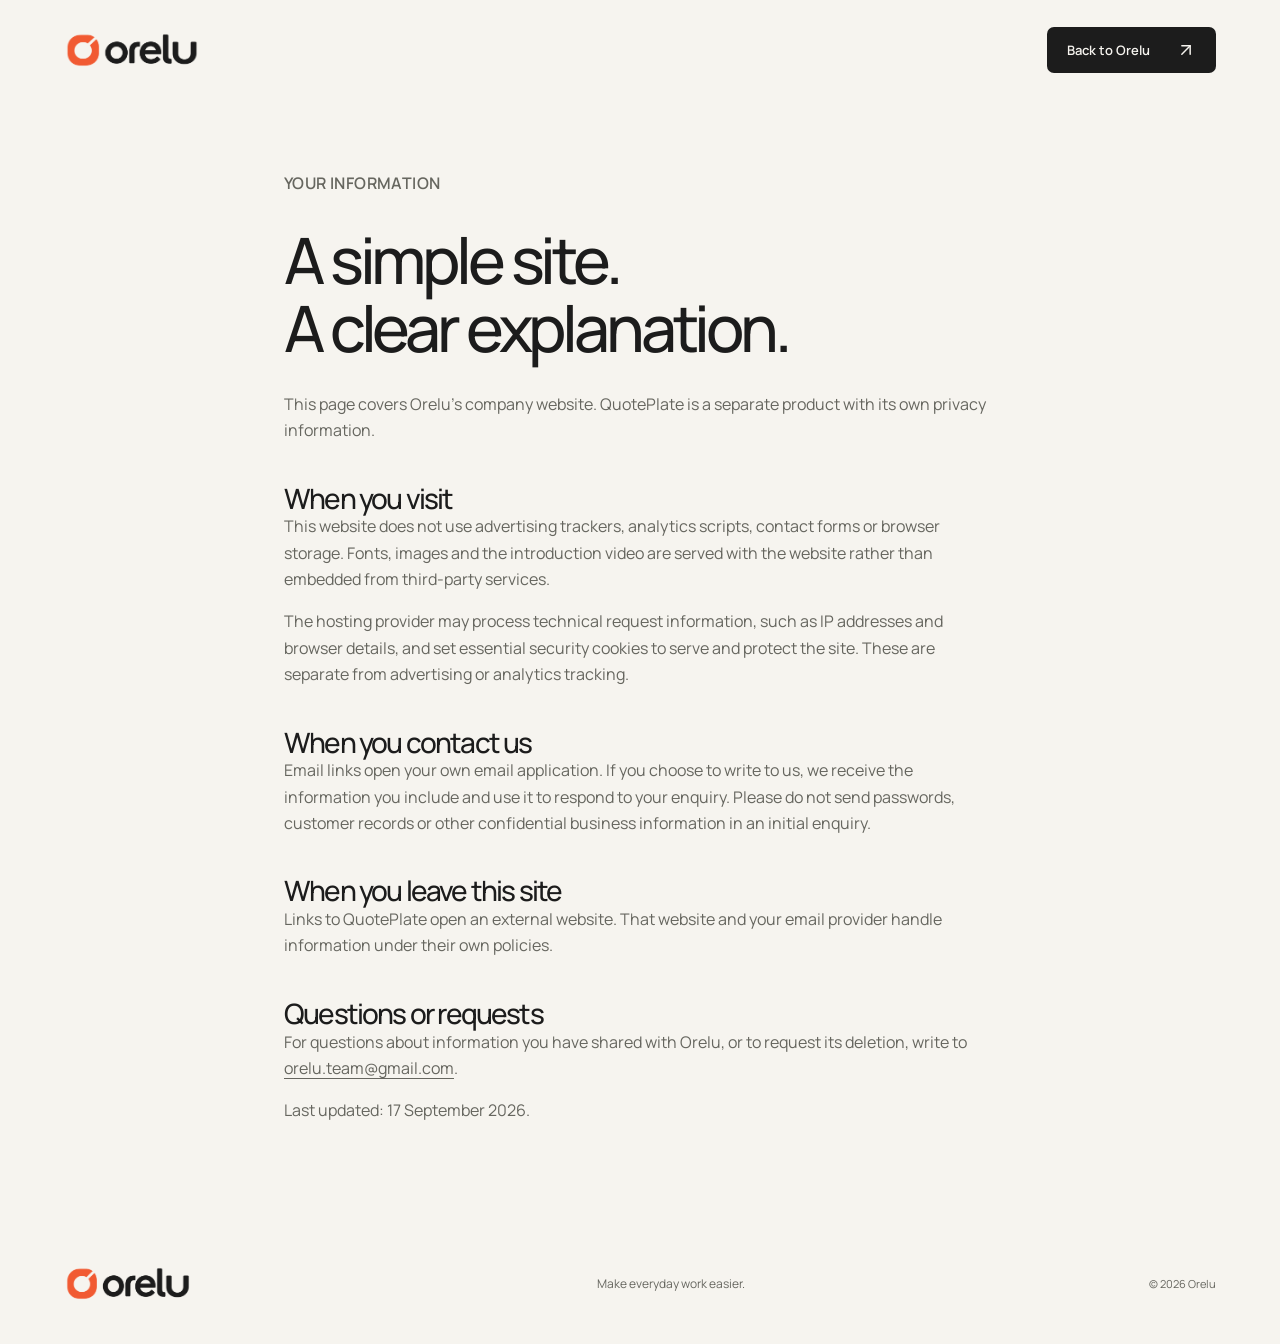
==== privacy.html @ fb8ddfba "Publish Orelu interactive company website" ====
<!doctype html>
<html lang="en"><head><meta charset="utf-8"><meta name="viewport" content="width=device-width, initial-scale=1"><meta name="description" content="How the Orelu company website handles your information."><meta name="referrer" content="strict-origin-when-cross-origin"><meta http-equiv="Content-Security-Policy" content="default-src 'self'; script-src 'none'; style-src 'self'; img-src 'self'; font-src 'self'; connect-src 'none'; object-src 'none'; base-uri 'none'; form-action 'none'; upgrade-insecure-requests"><title>Privacy — Orelu</title><link rel="icon" href="assets/mark.png"><link rel="stylesheet" href="styles.css"></head><body><a class="skip-link" href="#main">Skip to content</a><header class="header wrap"><a class="brand" href="./" aria-label="Orelu home"><img src="assets/orelu.png" alt="Orelu" width="147" height="42"></a><a class="contact-link" href="./">Back to Orelu <span aria-hidden="true"><svg xmlns="http://www.w3.org/2000/svg" width="20" height="20" viewBox="0 0 24 24" fill="none" stroke="currentColor" stroke-width="1.75" stroke-linecap="round" stroke-linejoin="round" class="lucide lucide-arrow-up-right icon" aria-hidden="true" focusable="false"><path d="M7 7h10v10"></path><path d="M7 17 17 7"></path></svg></span></a></header><main id="main" class="legal"><p class="eyebrow">YOUR INFORMATION</p><h1>A simple site.<br>A clear explanation.</h1><p>This page covers Orelu’s company website. QuotePlate is a separate product with its own privacy information.</p><h2>When you visit</h2><p>This website does not use advertising trackers, analytics scripts, contact forms or browser storage. Fonts, images and the introduction video are served with the website rather than embedded from third-party services.</p><p>The hosting provider may process technical request information, such as IP addresses and browser details, and set essential security cookies to serve and protect the site. These are separate from advertising or analytics tracking.</p><h2>When you contact us</h2><p>Email links open your own email application. If you choose to write to us, we receive the information you include and use it to respond to your enquiry. Please do not send passwords, customer records or other confidential business information in an initial enquiry.</p><h2>When you leave this site</h2><p>Links to QuotePlate open an external website. That website and your email provider handle information under their own policies.</p><h2>Questions or requests</h2><p>For questions about information you have shared with Orelu, or to request its deletion, write to <a href="mailto:orelu.team@gmail.com">orelu.team@gmail.com</a>.</p><p>Last updated: 17 September 2026.</p></main><footer class="footer wrap"><a href="./"><img src="assets/orelu.png" alt="Orelu" width="147" height="42"></a><p>Make everyday work easier.</p><span>© 2026 Orelu</span></footer></body></html>
---- styles.css ----
@font-face{font-family:Manrope;src:url('assets/manrope.woff2') format('woff2');font-weight:200 800;font-display:swap}
@font-face{font-family:Sora;src:url('assets/sora-semibold.ttf') format('truetype');font-weight:600;font-display:swap}
:root{--paper:#f6f4ef;--ink:#1c1c1c;--muted:#66665f;--line:#d8d6ce;--orange:#f15a32;--dark-orange:#b53717;--green:#19211f;--space:clamp(24px,5vw,80px);--ease:cubic-bezier(.22,.8,.2,1)}
*{box-sizing:border-box}html{scroll-behavior:smooth;scroll-padding-top:32px}body{margin:0;background:var(--paper);color:var(--ink);font-family:Manrope,sans-serif;-webkit-font-smoothing:antialiased}a{color:inherit;text-decoration:none}button,input{font:inherit}button,a,input{-webkit-tap-highlight-color:transparent}button{cursor:pointer}button{color:inherit}img{display:block;max-width:100%;height:auto}p{line-height:1.65}h1,h2,h3,h4,p{margin-top:0}h1,h2,h3{font-weight:500;text-wrap:balance}h1,h2{letter-spacing:-.065em}h2{font-size:clamp(42px,5.5vw,80px);line-height:1.06;margin-bottom:0}h3{letter-spacing:-.045em}a,button{touch-action:manipulation}a:focus-visible,button:focus-visible,input:focus-visible,[tabindex="0"]:focus-visible{outline:3px solid var(--orange);outline-offset:6px}::selection{background:#ffc1a8;color:#1c1c1c}[hidden]{display:none!important}.wrap{max-width:1600px;margin-inline:auto;padding-inline:var(--space)}.section{padding-block:110px}.icon{display:inline-block;width:20px;height:20px;flex-shrink:0;vertical-align:middle;stroke-width:1.75}.eyebrow{font-size:13px;font-weight:600;letter-spacing:.025em;margin:0}.muted{color:#83847b}.skip-link{position:fixed;top:-90px;left:20px;background:var(--ink);color:var(--paper);padding:16px;z-index:40}.skip-link:focus{top:15px}.sr-only{position:absolute;width:1px;height:1px;overflow:hidden;clip:rect(0,0,0,0);white-space:nowrap}.header{height:100px;display:flex;align-items:center;justify-content:space-between;gap:35px}.brand img{width:136px}.header nav{display:flex;gap:36px}.header nav a{font-size:14px;font-weight:500;min-height:44px;display:flex;align-items:center;position:relative}.header nav a:after{content:'';position:absolute;bottom:7px;height:1px;background:var(--ink);left:0;right:0;transform:scaleX(0);transform-origin:left;transition:transform .25s var(--ease)}.header nav a:hover:after{transform:scaleX(1)}.contact-link{display:inline-flex;gap:26px;align-items:center;min-height:46px;padding:12px 20px;background:var(--ink);color:var(--paper);border-radius:7px;font-size:13px;font-weight:600;transition:background .2s}.contact-link:hover{background:#3e4037}.menu-toggle{display:none}.button{display:inline-flex;align-items:center;justify-content:space-between;gap:28px;min-height:54px;padding:16px 22px;border-radius:7px;font-size:14px;font-weight:600;transition:background .25s,transform .25s var(--ease)}.button:hover{transform:translateY(-2px)}.button:active{transform:translateY(0)}.button-light{background:var(--paper);color:var(--ink)}.button-light:hover{background:#e7e1d5}.button-dark{background:var(--ink);color:var(--paper)}.button-dark:hover{background:#373b34}.text-link{display:inline-flex;align-items:center;justify-content:space-between;gap:28px;min-height:44px;font-size:14px;font-weight:600}.text-link .icon,.contact-link .icon,.button .icon{transition:transform .3s var(--ease)}.text-link:hover .icon,.contact-link:hover .icon,.button:hover .icon{transform:translate(3px,-3px)}
/* One dark opening, with a working-day illustration controlled by the visitor. */
.hero{position:relative;max-width:1552px;margin:0 24px;background:#1c1c1c;border-radius:22px;color:var(--paper);padding:40px clamp(30px,4vw,64px) 28px;overflow:hidden}.hero:before{content:'';position:absolute;inset:0;background:radial-gradient(ellipse at 85% 45%,#54342b4a,transparent 60%);pointer-events:none}.hero-top,.hero-bottom{position:relative;display:flex;align-items:center;justify-content:space-between;gap:24px;z-index:2}.hero-top .eyebrow{display:flex;align-items:center;gap:10px;color:#d0d0c6}.status-dot{width:6px;height:6px;background:var(--orange);border-radius:50%}.hero-coordinate{font-size:11px;color:#bebcb3;letter-spacing:.03em}.hero-grid{position:relative;display:grid;grid-template-columns:1.13fr 1fr;align-items:center;gap:30px;min-height:640px;padding-block:45px 35px}.hero-copy{position:relative;z-index:2}.hero h1{font-size:clamp(64px,7.8vw,120px);font-weight:500;line-height:1.015;letter-spacing:-.075em;margin:0 0 30px;white-space:nowrap}.hero h1>span{color:#f48765}.hero-intro{color:#c2c0b6;font-size:17px;max-width:390px;margin:0 0 30px;line-height:1.7}.hero-actions{display:flex;gap:24px;align-items:center;flex-wrap:wrap}.watch-link{display:inline-flex;align-items:center;gap:9px;min-height:44px;color:#deded4;font-size:13px}.watch-link:hover{color:white}.watch-link .icon{width:14px;height:14px}.hero-bottom{border-top:1px solid #ffffff20;padding-top:24px;font-size:11px;color:#c2c0b6;letter-spacing:.02em}.hero-bottom a{display:flex;align-items:center;gap:24px;min-height:34px}.hero-bottom .icon{width:16px}.workbench{position:relative;min-width:0;align-self:center;--flow:0}.bench-top{display:flex;align-items:center;justify-content:space-between;font-size:11px;letter-spacing:.025em;color:#c2b7ad;padding-inline:12px}.bench-symbol .icon{width:25px;height:25px;color:#eea88f}.workflow{position:relative;height:420px;isolation:isolate}.workflow:before,.workflow:after{content:'';position:absolute;width:340px;height:340px;left:calc(50% - 170px);top:40px;border:1px solid #ffffff0a;border-radius:50%;transform:rotateX(50deg) rotateZ(-30deg);pointer-events:none}.workflow:after{width:430px;height:430px;left:calc(50% - 215px);top:-5px}.workflow-paths{position:absolute;inset:0;width:100%;height:100%;stroke:#b4785b66;stroke-width:1;stroke-dasharray:3 7;opacity:calc(1 - var(--flow));transition:opacity .15s}.workflow-center{position:absolute;left:27%;top:22%;width:50%;z-index:-1;transform:perspective(700px) rotateY(-15deg) rotateZ(-15deg) scale(calc(1 - var(--flow)*.1));opacity:calc(.85 - var(--flow)*.8);transition:opacity .15s}.workflow-center img{width:100%;filter:drop-shadow(0 22px 36px #ad3e1938)}.task{position:absolute;display:flex;align-items:center;gap:12px;padding:15px 16px;width:225px;min-height:73px;background:linear-gradient(130deg,#38342fee,#252523f5);border:1px solid #84716266;border-radius:10px;color:#f1f0e7;font-size:12px;box-shadow:0 14px 35px #00000020;white-space:nowrap;transform:translate(var(--tx,0px),var(--ty,0px)) rotate(var(--rotation,0deg));will-change:transform;z-index:2}.task small{display:block;font-size:11px;letter-spacing:.1em;color:#bdb0a3;margin-bottom:5px}.task-icon{display:grid;place-items:center;width:30px;height:30px;flex-shrink:0;color:#e0ac91}.task-icon .icon{width:21px;height:21px}.task-quote{left:0;top:26px;--rotation:-8deg}.task-copy{left:48%;top:122px;--rotation:7deg}.task-follow{left:1%;top:264px;--rotation:-6deg}.task-order{left:49%;top:343px;--rotation:5deg}.task-check{margin-left:auto;color:#c5d5b1;opacity:var(--flow);overflow:hidden;width:calc(var(--flow)*19px)}.task-check .icon{width:16px;height:16px}.bench-bottom{position:relative;display:flex;align-items:center;flex-wrap:wrap;gap:14px;padding:16px 12px 0}.range-control{flex:1;min-width:150px}.range-control label{display:block;font-size:11px;color:#c2b7ad;margin-bottom:9px}.range-control input{display:block;appearance:none;width:100%;height:4px;border-radius:3px;background:#6b574c;accent-color:var(--orange);cursor:ew-resize}.range-control input::-webkit-slider-thumb{appearance:none;width:20px;height:20px;border-radius:50%;border:5px solid #f6f4ef;background:var(--orange);box-shadow:0 0 0 5px #f15a321c}.range-control input::-moz-range-thumb{width:10px;height:10px;border:5px solid #f6f4ef;border-radius:50%;background:var(--orange)}#workflow-label{display:none}.tidy-button{background:none;color:#e8e4d9;border:1px solid #786452;border-radius:7px;font-size:11px;padding:12px;min-height:44px;margin-top:15px;transition:background .2s}.tidy-button .icon{width:14px;height:14px;margin-left:10px}.tidy-button:hover{background:#ffffff0b}.tidy-button[aria-pressed=true]{background:#d6d7c7;color:#1c1c1c;border-color:#d6d7c7}
.section-index{display:flex;justify-content:space-between;gap:24px;align-items:center;border-top:1px solid var(--line);padding-top:22px;margin-bottom:58px}.section-index>.eyebrow{display:flex;align-items:center;gap:12px}.section-index>.eyebrow:before{content:'';width:5px;height:5px;background:var(--orange);border-radius:50%}.section-index>span{font-size:11px;color:var(--muted)}.manifesto{display:grid;grid-template-columns:1.15fr 1fr;gap:90px;align-items:center}.manifesto h2{font-size:clamp(44px,5.2vw,76px)}.manifesto-copy{max-width:380px;margin-left:auto}.manifesto-copy p{font-size:16px;color:var(--muted);margin:20px 0}.manifesto-copy p:first-of-type{font-size:21px;color:var(--ink);line-height:1.5;letter-spacing:-.025em}.asterisk{display:block;color:var(--dark-orange);margin-bottom:22px}.asterisk .icon{width:46px;height:46px}.workflow-explorer{margin-top:90px;border-radius:18px;background:#eae7df;overflow:hidden}.explorer-heading{display:flex;justify-content:space-between;gap:30px;align-items:end;padding:38px 40px 30px}.explorer-heading h3{font-size:34px;line-height:1.15;margin:0}.explorer-heading>span{font-size:11px;color:var(--muted);padding-bottom:5px}.explorer-layout{display:grid;grid-template-columns:260px 1fr;border-top:1px solid #d4d0c4}.example-tabs{padding:22px;display:flex;flex-direction:column;gap:4px;border-right:1px solid #d4d0c4}.example-tabs button{display:flex;align-items:center;justify-content:space-between;gap:15px;text-align:left;border:0;background:none;padding:20px 16px;border-radius:6px;min-height:54px;font-size:13px;font-weight:500;transition:background .25s,color .25s}.example-tabs button>.icon{width:16px;height:16px;color:#757267;transition:transform .25s}.example-tabs button:hover{background:#dedad0}.example-tabs button[aria-selected=true]{background:var(--ink);color:var(--paper)}.example-tabs button[aria-selected=true]>.icon{color:#f49b7f;transform:rotate(45deg)}.example-canvas{padding:30px 36px;min-width:0;background:#efede6}.example-problem{font-size:17px;letter-spacing:-.02em;margin:0 0 30px;max-width:620px;min-height:28px}.example-flow{list-style:none;padding:0;margin:0;display:grid;grid-template-columns:repeat(4,1fr);gap:18px}.example-flow li{position:relative;font-size:11px;color:var(--muted);line-height:1.6;padding-top:28px;min-height:94px}.example-flow li:before{content:'';position:absolute;top:2px;left:0;width:8px;height:8px;background:#7d8478;border-radius:50%;box-shadow:0 0 0 5px #e1e2d8;z-index:1}.example-flow li:after{content:'';position:absolute;left:10px;right:-12px;top:6px;height:1px;background:#b9c0b1}.example-flow li:last-child:after{display:none}.example-flow li span{display:block;color:var(--ink);font-size:13px;font-weight:700;margin-bottom:7px}.example-flow .human-step:before{background:var(--orange);box-shadow:0 0 0 5px #eed5c6}.example-flow .human-step span{color:var(--dark-orange)}.example-note{font-size:11px;color:var(--muted);margin:24px 0 0;max-width:570px}.example-panel:not([hidden]),.preview-panel:not([hidden]){animation:panel-arrive .35s var(--ease)}@keyframes panel-arrive{from{transform:translateY(6px)}to{transform:none}}.industry-note{display:flex;gap:35px;justify-content:space-between;align-items:center;border-bottom:1px solid var(--line);padding:28px 0}.industry-note>span{font-size:12px;line-height:1.5;font-weight:600}.industry-note p{font-size:12px;color:var(--muted);margin:0}.industry-note p span{margin-inline:12px;color:#aaa69c}
.products{padding-top:30px}.product-heading{display:flex;justify-content:space-between;align-items:end;gap:40px;margin-bottom:52px}.product-heading p{font-size:14px;color:var(--muted);margin:0 0 5px;max-width:300px}.product-card{position:relative;display:grid;grid-template-columns:.9fr 1.1fr;gap:15px;border-radius:20px;overflow:hidden;background:var(--green);min-height:620px}.product-copy{padding:54px 45px;color:var(--paper);position:relative;z-index:1}.product-brand{display:flex;flex-direction:column;align-items:start;gap:22px;margin-bottom:38px}.product-brand img{width:175px;background:#f6f4ef;border-radius:4px;padding:9px 12px;box-sizing:content-box}.status{font-size:11px;font-weight:500;letter-spacing:.06em;color:#c0cbb9;display:flex;align-items:center;gap:8px}.status:before{content:'';width:5px;height:5px;background:#b6c59e;border-radius:50%}.product-copy h3{font-size:clamp(30px,3.2vw,45px);line-height:1.12;letter-spacing:-.05em;margin:0 0 22px}.product-copy>p{font-size:16px;color:#c0c9bc;max-width:370px}.product-tags{display:flex;gap:14px;flex-wrap:wrap;font-size:11px;color:#aebda6;margin:25px 0 30px}.product-copy .button{background:#dce2d1;color:#19211f}.product-copy .button:hover{background:#eef1e7}.product-stage{position:relative;display:flex;align-items:center;justify-content:center;padding:42px 32px 42px 0;min-width:0;isolation:isolate}.product-stage:before{content:'';position:absolute;width:600px;height:600px;right:-140px;bottom:-250px;background:radial-gradient(ellipse,#83935b35,transparent 65%);z-index:-1}.product-preview{width:100%;padding:25px 27px;background:#fbfaf6;border:1px solid #ffffff70;border-radius:12px;color:var(--ink);box-shadow:0 20px 60px #00000025;min-width:0;transform:perspective(1200px) rotateY(-3deg);transition:transform .6s var(--ease)}.product-card:hover .product-preview{transform:perspective(1200px) rotateY(0)}.preview-header{display:flex;align-items:center;justify-content:space-between;flex-wrap:wrap;gap:8px;font-size:11px;letter-spacing:.04em;color:var(--muted)}.product-tabs{display:flex;gap:4px;padding:4px;border-radius:7px;background:#ebe9e1;margin:22px 0}.product-tabs button{flex:1;border:0;background:none;color:var(--muted);padding:10px;border-radius:5px;min-height:44px;font-size:12px;font-weight:600;transition:background .2s}.product-tabs button[aria-selected=true]{background:#fff;color:#1c1c1c;box-shadow:0 1px 4px #00000008}.preview-panel{min-height:255px}.panel-title{display:flex;align-items:center;justify-content:space-between;gap:12px;margin:22px 0}.overline{font-size:11px;letter-spacing:.08em;color:#707569}.panel-title h4{font-size:17px;letter-spacing:-.035em;font-weight:600;margin:7px 0 0}.preview-icon{display:grid;place-items:center;border-radius:7px;background:#e7ecdf;width:34px;height:34px;flex-shrink:0;color:#436444}.preview-icon .icon{width:18px;height:18px}.ingredient-row{display:flex;justify-content:space-between;gap:12px;border-top:1px solid #dedfd5;padding:16px 0;font-size:13px;font-variant-numeric:tabular-nums}.ingredient-row>span:last-child{font-weight:600}.record-label{color:#446343;font-size:11px}.compare-head{display:flex;justify-content:space-between;gap:10px;font-size:11px;padding-bottom:9px;color:#61685c}.preview-note{font-size:11px;color:#526c47;margin-top:7px;padding-top:12px;line-height:1.5}.preview-note .icon{width:15px;height:15px;margin-right:5px}.preview-disclaimer{font-size:11px;line-height:1.6;color:#6a7065;margin:22px 0 0}.next-product{display:flex;align-items:center;justify-content:space-between;gap:25px;padding-top:25px}.next-product p{font-size:13px;color:var(--muted);margin:0}
.film-section{padding-top:10px}.film-heading{display:flex;align-items:end;justify-content:space-between;gap:30px;margin-bottom:35px}.film-heading .eyebrow{margin-bottom:20px;color:var(--muted)}.film-heading>p{font-size:14px;color:var(--muted);margin:0 0 5px}.film-section video{display:block;width:100%;aspect-ratio:16/9;max-height:720px;background:#19211f;object-fit:contain;border-radius:16px}.film-chapters{display:flex;flex-wrap:wrap;gap:22px;margin-top:16px}.film-chapters button{min-height:44px;padding:8px 0;border:0;border-bottom:1px solid transparent;background:none;font-size:12px;color:#66665f;transition:color .2s,border-color .2s}.film-chapters button:hover{color:var(--ink);border-color:var(--ink)}.film-status{font-size:13px;color:var(--muted);margin:14px 0 0}.film-status:empty{display:none}.transcript{font-size:11px;color:var(--muted);margin-top:14px}.transcript summary{min-height:35px;cursor:pointer;width:fit-content;align-content:center}.transcript p{font-size:14px;max-width:850px;margin-top:16px}
.people-section{padding-top:10px}.people-grid{display:grid;grid-template-columns:1fr 1.1fr;gap:90px;align-items:center}.people-copy>p{max-width:390px;font-size:16px;color:var(--muted);margin:24px 0 0}.people-copy .text-link{margin-top:20px}.founders{display:grid;grid-template-columns:1fr 1fr;gap:24px;align-items:start}.founder:last-child{margin-top:60px}.portrait{position:relative;overflow:hidden;border-radius:12px;background:#e8e0d5;aspect-ratio:1}.avatar img{max-width:none;width:200%;height:100%;object-fit:fill;transition:transform .6s var(--ease)}.avatar-ria img{margin-left:-100%}.founder:hover .avatar img{transform:scale(1.025)}.founder h3{font-size:17px;font-weight:600;letter-spacing:-.03em;margin:18px 0 6px}.founder p{font-size:11px;color:var(--muted);margin:0}.principles{display:grid;grid-template-columns:repeat(3,1fr);gap:45px;border-top:1px solid var(--line);padding-top:30px;margin-top:75px}.principles article{max-width:310px}.principles span{font-size:16px;font-weight:600}.principles p{font-size:14px;color:var(--muted);margin:12px 0 0}.contact-section{background:var(--orange);padding:75px 0 85px}.contact-grid{display:flex;justify-content:space-between;align-items:center;gap:50px}.contact-section .eyebrow{margin-bottom:30px;color:#2a1e18}.contact-section h2{font-size:clamp(48px,6.5vw,96px);font-weight:500;letter-spacing:-.07em}.email-link{display:inline-flex;gap:35px;align-items:center;border-bottom:1px solid #633424;padding-bottom:12px;margin-top:40px;font-size:19px;font-weight:500;transition:gap .3s var(--ease)}.email-link:hover{gap:45px}.contact-arrow{display:grid;place-items:center;width:180px;height:180px;border:1px solid #582c2170;border-radius:50%;transition:background .3s,transform .3s var(--ease)}.contact-arrow .icon{width:75px;height:75px;stroke-width:1}.contact-arrow:hover{background:var(--ink);color:var(--paper);transform:rotate(45deg)}.footer{display:flex;align-items:center;justify-content:space-between;gap:25px;padding-block:38px}.footer img{width:128px}.footer p{font-size:12px;color:var(--muted);margin:0}.footer div{display:flex;gap:28px;font-size:11px;color:var(--muted);align-items:center}.footer a{min-height:44px;display:flex;align-items:center}.footer>span{font-size:11px;color:var(--muted)}.legal{max-width:840px;margin:70px auto 100px;padding-inline:var(--space)}.legal h1{font-size:clamp(44px,5vw,70px);line-height:1.05;font-weight:500;margin:30px 0}.legal h2{font-size:28px;margin-top:40px}.legal p{font-size:16px;color:var(--muted)}.legal a{text-decoration:underline;text-underline-offset:4px}.reveal{transition:transform .7s var(--ease)}.reveal.ready:not(.visible){transform:translateY(24px)}
@media(min-width:1600px){.hero{margin-inline:auto}.hero-grid{min-height:700px}}
@media(max-width:1100px){.hero{padding-inline:32px}.hero-grid{gap:15px;min-height:600px}.hero h1{font-size:clamp(58px,7.8vw,84px)}.task{font-size:11px;width:190px;padding:13px;gap:8px}.task-copy{left:42%}.task-order{left:44%}.hero-intro{font-size:15px;max-width:300px}.hero-actions{gap:18px}.hero .button{font-size:12px;padding:15px 18px;gap:17px}.manifesto{gap:45px}.product-copy{padding:38px 30px}.product-stage{padding:30px 24px 30px 0}.product-preview{padding:20px}.product-copy h3{font-size:32px}.product-card{min-height:570px}.people-grid{gap:45px}.explorer-layout{grid-template-columns:220px 1fr}.example-canvas{padding:28px}.example-tabs{padding:16px}.example-tabs button{font-size:12px;padding:18px 12px}.example-flow{gap:12px}.contact-arrow{width:140px;height:140px}.contact-arrow .icon{width:60px;height:60px}.hero-coordinate{font-size:11px}}
@media(max-width:800px){.header{height:85px;gap:20px}.header nav{gap:22px}.header nav a{font-size:12px}.contact-link{font-size:12px;gap:15px;padding:12px 16px}.hero{margin-inline:16px;padding:28px 28px 22px}.hero-top .eyebrow{font-size:11px}.hero-coordinate{display:none}.hero-grid{grid-template-columns:1fr;gap:35px;padding:55px 0 30px;min-height:0}.hero h1{font-size:clamp(64px,11.3vw,92px);white-space:normal;line-height:1.01;margin-bottom:24px}.hero-intro{font-size:16px;max-width:370px}.hero-actions{gap:25px}.hero .button{font-size:13px}.workbench{width:100%;max-width:560px;justify-self:center;margin-top:20px}.workflow{height:410px}.task{font-size:13px;width:230px;padding:15px}.task-copy{left:49%}.task-order{left:50%}.task small{font-size:11px}.hero-bottom{font-size:11px}.hero-bottom a{gap:10px}.section{padding-block:75px}.section-index{margin-bottom:40px}.manifesto{grid-template-columns:1fr 1fr;gap:35px}.manifesto h2{font-size:44px}.manifesto-copy p{font-size:14px}.manifesto-copy p:first-of-type{font-size:17px}.workflow-explorer{margin-top:55px}.explorer-heading{padding:28px}.explorer-heading h3{font-size:28px}.explorer-layout{grid-template-columns:1fr}.example-tabs{flex-direction:row;padding:16px 22px;gap:6px;border-right:0;border-bottom:1px solid #d4d0c4}.example-tabs button{flex:1;padding:14px 12px;font-size:12px;gap:8px}.example-tabs .icon{display:none}.example-canvas{padding:28px}.industry-note{gap:30px}.industry-note p{max-width:360px;line-height:1.9}.industry-note p span{margin-inline:6px}.product-heading{display:block}.product-heading h2{font-size:48px}.product-heading p{margin-top:24px}.products{padding-top:0}.product-card{grid-template-columns:1fr;gap:0}.product-copy{padding:38px}.product-brand{flex-direction:row;justify-content:space-between;align-items:center;gap:20px;margin-bottom:30px}.product-copy h3{font-size:42px}.product-copy>p{max-width:430px}.product-stage{padding:0 38px 38px}.product-preview{padding:28px;transform:none!important}.preview-panel{min-height:250px}.preview-header{font-size:11px}.product-tabs button{font-size:13px}.panel-title h4{font-size:19px}.overline{font-size:11px}.ingredient-row{font-size:14px}.preview-disclaimer{font-size:11px}.next-product{align-items:start}.film-section{padding-top:0}.film-heading h2{font-size:48px}.people-section{padding-top:0}.people-grid{grid-template-columns:1fr 1fr;gap:35px}.people-copy h2{font-size:44px}.founders{gap:15px}.founder h3{font-size:14px}.founder p{font-size:11px}.founder:last-child{margin-top:40px}.principles{gap:25px;margin-top:50px}.principles span{font-size:12px}.principles p{font-size:11px}.contact-section{padding-block:60px}.contact-section h2{font-size:60px}.contact-arrow{width:105px;height:105px;flex-shrink:0}.contact-arrow .icon{width:45px;height:45px}.email-link{font-size:17px}}
@media(max-width:600px){:root{--space:24px}.header{height:80px;gap:14px}.brand img{width:113px}.header nav{display:none}.menu-toggle:not([hidden]){display:flex;align-items:center;gap:10px;min-height:44px;padding:10px 0;margin-left:auto;border:0;background:none;font-size:12px}.menu-toggle span{font-size:22px;transition:transform .2s}.menu-toggle[aria-expanded=true] span{transform:rotate(45deg)}.header{position:relative}.header nav.is-open{display:flex;flex-direction:column;position:absolute;top:72px;left:18px;right:18px;z-index:20;background:var(--paper);border:1px solid var(--line);border-radius:12px;box-shadow:0 20px 30px #1c1c1c15;padding:14px;gap:0}.header nav a{padding:14px;font-size:14px}.header .contact-link{font-size:11px;padding:12px;gap:9px;min-height:42px}.header .contact-link .icon{width:16px}.hero{margin-inline:10px;border-radius:16px;padding:24px 20px 18px}.hero-grid{padding-top:40px;gap:15px}.hero h1{font-size:clamp(48px,12.8vw,74px)}.hero-intro{font-size:14px;max-width:290px;line-height:1.65}.hero-actions{gap:20px}.hero .button{font-size:12px;min-height:49px;gap:16px}.watch-link{font-size:12px}.hero-bottom{align-items:start;font-size:11px;gap:15px}.hero-bottom>a{font-size:0;gap:0;min-height:20px}.hero-bottom .icon{width:18px;height:18px}.hero-top .eyebrow{font-size:11px}.workbench{margin-top:26px}.bench-top{font-size:11px;padding:0 4px}.bench-symbol .icon{width:20px}.workflow{height:325px}.workflow:before{width:240px;height:240px;left:calc(50% - 120px)}.workflow:after{width:300px;height:300px;left:calc(50% - 150px);top:5px}.task{width:185px;min-height:62px;font-size:11px;padding:12px;gap:8px}.task small{font-size:11px}.task-icon{width:23px;height:23px}.task-icon .icon{width:18px;height:18px}.task-quote{top:20px;left:0}.task-copy{left:39%;top:90px}.task-follow{left:1%;top:203px}.task-order{left:40%;top:261px}.workflow-center{left:28%;top:25%;width:47%}.bench-bottom{padding-inline:4px;gap:16px}.range-control label{font-size:11px}.tidy-button{font-size:11px;padding:11px;min-height:42px}.tidy-button .icon{margin-left:6px}.section{padding-block:65px}.section-index{padding-top:19px;margin-bottom:35px}.section-index .eyebrow{font-size:11px}.section-index>span{font-size:11px;max-width:135px;text-align:right}.manifesto{grid-template-columns:1fr;gap:30px}.manifesto h2{font-size:clamp(42px,10.8vw,58px)}.manifesto-copy{max-width:none;margin:0;position:relative}.asterisk{position:absolute;right:4px;top:0}.asterisk .icon{width:30px;height:30px}.manifesto-copy p:first-of-type{font-size:18px;max-width:245px;margin-top:0}.manifesto-copy p{font-size:14px}.text-link{font-size:13px}.workflow-explorer{margin-top:40px;border-radius:12px}.explorer-heading{display:block;padding:25px 22px}.explorer-heading h3{font-size:28px}.explorer-heading>span{display:block;font-size:11px;margin-top:18px}.example-tabs{padding:10px;gap:3px}.example-tabs button{font-size:11px;padding:12px 8px;text-align:center;justify-content:center;line-height:1.4;min-height:54px}.example-canvas{padding:25px 22px}.example-problem{font-size:15px;min-height:50px;line-height:1.5;margin-bottom:28px}.example-flow{grid-template-columns:1fr;gap:0}.example-flow li{padding:0 0 27px 30px;min-height:0;font-size:12px}.example-flow li:before{left:2px;top:6px}.example-flow li:after{left:6px;top:17px;width:1px;height:calc(100% - 10px)}.example-flow li:last-child{padding-bottom:0}.example-flow li span{font-size:14px;margin-bottom:5px}.example-note{font-size:11px;margin-top:28px}.industry-note{display:block;padding:24px 0}.industry-note>span{display:block;font-size:11px;margin-bottom:14px}.industry-note>span br{display:none}.industry-note p{font-size:11px}.products{padding-top:0}.product-heading{margin-bottom:30px}.product-heading h2{font-size:clamp(38px,10vw,56px)}.product-heading p{font-size:13px;line-height:1.65}.product-card{border-radius:15px}.product-copy{padding:30px 26px}.product-brand{flex-direction:column;align-items:start;gap:18px;margin-bottom:26px}.product-brand img{width:145px}.status{font-size:11px}.product-copy h3{font-size:35px}.product-copy>p{font-size:13px}.product-tags{font-size:11px;margin-block:20px}.product-copy .button{font-size:12px;min-height:49px}.product-stage{padding:0 14px 20px}.product-preview{padding:20px 17px;border-radius:10px}.preview-header{font-size:11px;gap:6px}.product-tabs{margin:18px 0}.product-tabs button{font-size:11px;min-height:40px}.panel-title{margin:20px 0}.panel-title h4{font-size:16px;max-width:215px}.preview-icon{width:30px;height:30px}.overline{font-size:11px}.ingredient-row{font-size:12px;padding:15px 0}.record-label{font-size:11px}.preview-note{font-size:11px}.preview-disclaimer{font-size:11px;margin-top:18px}.preview-panel{min-height:250px}.next-product{display:block;padding-top:18px}.next-product p{font-size:12px}.next-product .text-link{margin-top:5px;font-size:12px}.film-section{padding-top:0}.film-heading{display:block;margin-bottom:24px}.film-heading h2{font-size:48px}.film-heading .eyebrow{font-size:11px;margin-bottom:15px}.film-heading>p{margin-top:20px;font-size:13px}.film-section video{border-radius:9px}.film-chapters{gap:4px 18px;margin-top:12px}.film-chapters button{font-size:11px}.people-section{padding-top:0}.people-grid{grid-template-columns:1fr;gap:35px}.people-copy h2{font-size:48px}.people-copy>p{font-size:14px;max-width:380px}.founders{gap:20px}.founder:last-child{margin-top:36px}.founder h3{font-size:14px}.founder p{font-size:11px}.portrait{border-radius:10px}.principles{grid-template-columns:1fr;gap:25px;margin-top:40px;padding-top:25px}.principles article{max-width:none}.principles span{font-size:14px}.principles p{font-size:14px;max-width:330px;margin-top:8px}.contact-section{padding-block:48px}.contact-grid{display:block}.contact-section .eyebrow{font-size:11px;margin-bottom:23px}.contact-section h2{font-size:clamp(42px,11.2vw,62px)}.contact-arrow{display:none}.email-link{font-size:17px;gap:24px;margin-top:30px}.email-link .icon{width:18px}.footer{padding-block:24px;gap:20px;flex-wrap:wrap}.footer img{width:105px}.footer p{display:none}.footer div{font-size:11px;gap:18px}.legal{margin-block:40px 70px}.legal h1{font-size:46px}.legal h2{font-size:26px}.legal p{font-size:15px}}
@media(max-width:359px){:root{--space:18px}.hero{padding-inline:16px}.hero h1{font-size:45px}.header{gap:10px}.brand img{width:100px}.header .contact-link{padding:11px 9px;font-size:11px;gap:5px}.task{width:165px;font-size:11px;padding:10px}.task-copy{left:35%}.task-order{left:36%}.hero-actions{gap:10px}.hero .button{padding:14px;font-size:11px}.watch-link{font-size:11px}.product-copy{padding:25px 22px}.product-copy h3{font-size:31px}.email-link{font-size:15px}.workflow:after{width:270px;height:270px;left:calc(50% - 135px)}}
@media(prefers-reduced-motion:reduce){html{scroll-behavior:auto}*,*::before,*::after{animation:none!important;transition:none!important;scroll-behavior:auto!important}.reveal.ready:not(.visible){transform:none}.product-preview,.founder:hover .avatar img{transform:none!important}}
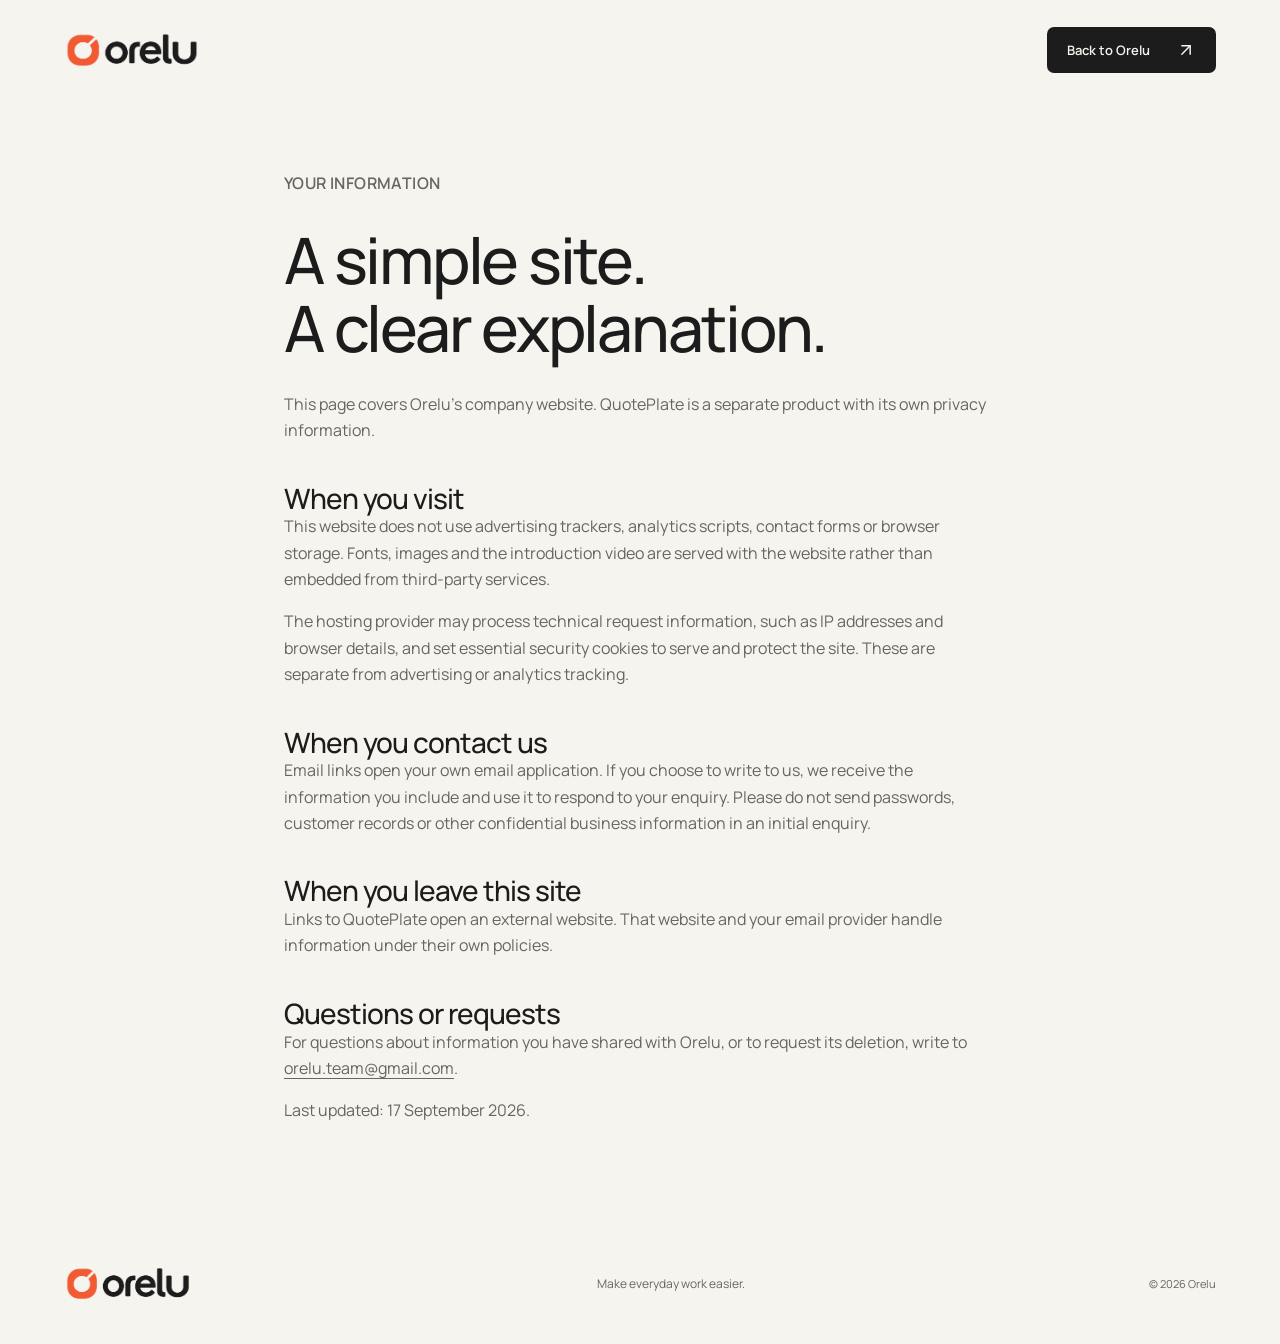
==== commit ebbf0e4c: "Harden page content policies and remove transcript panel" ====
--- a/privacy.html
+++ b/privacy.html
@@ -1,2 +1,2 @@
 <!doctype html>
-<html lang="en"><head><meta charset="utf-8"><meta name="viewport" content="width=device-width, initial-scale=1"><meta name="description" content="How the Orelu company website handles your information."><meta name="referrer" content="strict-origin-when-cross-origin"><meta http-equiv="Content-Security-Policy" content="default-src 'self'; script-src 'none'; style-src 'self'; img-src 'self'; font-src 'self'; connect-src 'none'; object-src 'none'; base-uri 'none'; form-action 'none'; upgrade-insecure-requests"><title>Privacy — Orelu</title><link rel="icon" href="assets/mark.png"><link rel="stylesheet" href="styles.css"></head><body><a class="skip-link" href="#main">Skip to content</a><header class="header wrap"><a class="brand" href="./" aria-label="Orelu home"><img src="assets/orelu.png" alt="Orelu" width="147" height="42"></a><a class="contact-link" href="./">Back to Orelu <span aria-hidden="true"><svg xmlns="http://www.w3.org/2000/svg" width="20" height="20" viewBox="0 0 24 24" fill="none" stroke="currentColor" stroke-width="1.75" stroke-linecap="round" stroke-linejoin="round" class="lucide lucide-arrow-up-right icon" aria-hidden="true" focusable="false"><path d="M7 7h10v10"></path><path d="M7 17 17 7"></path></svg></span></a></header><main id="main" class="legal"><p class="eyebrow">YOUR INFORMATION</p><h1>A simple site.<br>A clear explanation.</h1><p>This page covers Orelu’s company website. QuotePlate is a separate product with its own privacy information.</p><h2>When you visit</h2><p>This website does not use advertising trackers, analytics scripts, contact forms or browser storage. Fonts, images and the introduction video are served with the website rather than embedded from third-party services.</p><p>The hosting provider may process technical request information, such as IP addresses and browser details, and set essential security cookies to serve and protect the site. These are separate from advertising or analytics tracking.</p><h2>When you contact us</h2><p>Email links open your own email application. If you choose to write to us, we receive the information you include and use it to respond to your enquiry. Please do not send passwords, customer records or other confidential business information in an initial enquiry.</p><h2>When you leave this site</h2><p>Links to QuotePlate open an external website. That website and your email provider handle information under their own policies.</p><h2>Questions or requests</h2><p>For questions about information you have shared with Orelu, or to request its deletion, write to <a href="mailto:orelu.team@gmail.com">orelu.team@gmail.com</a>.</p><p>Last updated: 17 September 2026.</p></main><footer class="footer wrap"><a href="./"><img src="assets/orelu.png" alt="Orelu" width="147" height="42"></a><p>Make everyday work easier.</p><span>© 2026 Orelu</span></footer></body></html>
+<html lang="en"><head><meta charset="utf-8"><meta name="viewport" content="width=device-width, initial-scale=1"><meta name="description" content="How the Orelu company website handles your information."><meta name="referrer" content="strict-origin-when-cross-origin"><meta http-equiv="Content-Security-Policy" content="default-src 'self'; script-src 'none'; style-src 'self'; img-src 'self'; font-src 'self'; connect-src 'none'; frame-src 'none'; worker-src 'none'; object-src 'none'; base-uri 'none'; form-action 'none'; upgrade-insecure-requests"><title>Privacy — Orelu</title><link rel="icon" href="assets/mark.png"><link rel="stylesheet" href="styles.css"></head><body><a class="skip-link" href="#main">Skip to content</a><header class="header wrap"><a class="brand" href="./" aria-label="Orelu home"><img src="assets/orelu.png" alt="Orelu" width="147" height="42"></a><a class="contact-link" href="./">Back to Orelu <span aria-hidden="true"><svg xmlns="http://www.w3.org/2000/svg" width="20" height="20" viewBox="0 0 24 24" fill="none" stroke="currentColor" stroke-width="1.75" stroke-linecap="round" stroke-linejoin="round" class="lucide lucide-arrow-up-right icon" aria-hidden="true" focusable="false"><path d="M7 7h10v10"></path><path d="M7 17 17 7"></path></svg></span></a></header><main id="main" class="legal"><p class="eyebrow">YOUR INFORMATION</p><h1>A simple site.<br>A clear explanation.</h1><p>This page covers Orelu’s company website. QuotePlate is a separate product with its own privacy information.</p><h2>When you visit</h2><p>This website does not use advertising trackers, analytics scripts, contact forms or browser storage. Fonts, images and the introduction video are served with the website rather than embedded from third-party services.</p><p>The hosting provider may process technical request information, such as IP addresses and browser details, and set essential security cookies to serve and protect the site. These are separate from advertising or analytics tracking.</p><h2>When you contact us</h2><p>Email links open your own email application. If you choose to write to us, we receive the information you include and use it to respond to your enquiry. Please do not send passwords, customer records or other confidential business information in an initial enquiry.</p><h2>When you leave this site</h2><p>Links to QuotePlate open an external website. That website and your email provider handle information under their own policies.</p><h2>Questions or requests</h2><p>For questions about information you have shared with Orelu, or to request its deletion, write to <a href="mailto:orelu.team@gmail.com">orelu.team@gmail.com</a>.</p><p>Last updated: 17 September 2026.</p></main><footer class="footer wrap"><a href="./"><img src="assets/orelu.png" alt="Orelu" width="147" height="42"></a><p>Make everyday work easier.</p><span>© 2026 Orelu</span></footer></body></html>
--- a/styles.css
+++ b/styles.css
@@ -1,16 +1,336 @@
 @font-face{font-family:Manrope;src:url('assets/manrope.woff2') format('woff2');font-weight:200 800;font-display:swap}
 @font-face{font-family:Sora;src:url('assets/sora-semibold.ttf') format('truetype');font-weight:600;font-display:swap}
-:root{--paper:#f6f4ef;--ink:#1c1c1c;--muted:#66665f;--line:#d8d6ce;--orange:#f15a32;--dark-orange:#b53717;--green:#19211f;--space:clamp(24px,5vw,80px);--ease:cubic-bezier(.22,.8,.2,1)}
-*{box-sizing:border-box}html{scroll-behavior:smooth;scroll-padding-top:32px}body{margin:0;background:var(--paper);color:var(--ink);font-family:Manrope,sans-serif;-webkit-font-smoothing:antialiased}a{color:inherit;text-decoration:none}button,input{font:inherit}button,a,input{-webkit-tap-highlight-color:transparent}button{cursor:pointer}button{color:inherit}img{display:block;max-width:100%;height:auto}p{line-height:1.65}h1,h2,h3,h4,p{margin-top:0}h1,h2,h3{font-weight:500;text-wrap:balance}h1,h2{letter-spacing:-.065em}h2{font-size:clamp(42px,5.5vw,80px);line-height:1.06;margin-bottom:0}h3{letter-spacing:-.045em}a,button{touch-action:manipulation}a:focus-visible,button:focus-visible,input:focus-visible,[tabindex="0"]:focus-visible{outline:3px solid var(--orange);outline-offset:6px}::selection{background:#ffc1a8;color:#1c1c1c}[hidden]{display:none!important}.wrap{max-width:1600px;margin-inline:auto;padding-inline:var(--space)}.section{padding-block:110px}.icon{display:inline-block;width:20px;height:20px;flex-shrink:0;vertical-align:middle;stroke-width:1.75}.eyebrow{font-size:13px;font-weight:600;letter-spacing:.025em;margin:0}.muted{color:#83847b}.skip-link{position:fixed;top:-90px;left:20px;background:var(--ink);color:var(--paper);padding:16px;z-index:40}.skip-link:focus{top:15px}.sr-only{position:absolute;width:1px;height:1px;overflow:hidden;clip:rect(0,0,0,0);white-space:nowrap}.header{height:100px;display:flex;align-items:center;justify-content:space-between;gap:35px}.brand img{width:136px}.header nav{display:flex;gap:36px}.header nav a{font-size:14px;font-weight:500;min-height:44px;display:flex;align-items:center;position:relative}.header nav a:after{content:'';position:absolute;bottom:7px;height:1px;background:var(--ink);left:0;right:0;transform:scaleX(0);transform-origin:left;transition:transform .25s var(--ease)}.header nav a:hover:after{transform:scaleX(1)}.contact-link{display:inline-flex;gap:26px;align-items:center;min-height:46px;padding:12px 20px;background:var(--ink);color:var(--paper);border-radius:7px;font-size:13px;font-weight:600;transition:background .2s}.contact-link:hover{background:#3e4037}.menu-toggle{display:none}.button{display:inline-flex;align-items:center;justify-content:space-between;gap:28px;min-height:54px;padding:16px 22px;border-radius:7px;font-size:14px;font-weight:600;transition:background .25s,transform .25s var(--ease)}.button:hover{transform:translateY(-2px)}.button:active{transform:translateY(0)}.button-light{background:var(--paper);color:var(--ink)}.button-light:hover{background:#e7e1d5}.button-dark{background:var(--ink);color:var(--paper)}.button-dark:hover{background:#373b34}.text-link{display:inline-flex;align-items:center;justify-content:space-between;gap:28px;min-height:44px;font-size:14px;font-weight:600}.text-link .icon,.contact-link .icon,.button .icon{transition:transform .3s var(--ease)}.text-link:hover .icon,.contact-link:hover .icon,.button:hover .icon{transform:translate(3px,-3px)}
+:root{--paper:#f6f4ef;--ink:#1c1c1c;--muted:#66665f;--line:#d8d6ce;--orange:#f15a32;--dark-orange:#b53717;--green:#19211f;--space:clamp(24px,5vw,80px);--ease:cubic-bezier(.22,1,.36,1)}
+*{box-sizing:border-box}html{scroll-behavior:smooth;scroll-padding-top:32px}body{margin:0;background:var(--paper);color:var(--ink);font-family:Manrope,sans-serif;-webkit-font-smoothing:antialiased}a{color:inherit;text-decoration:none}button,input{font:inherit}button,a,input{-webkit-tap-highlight-color:transparent}button{cursor:pointer}button{color:inherit}img{display:block;max-width:100%;height:auto}p{line-height:1.65}h1,h2,h3,h4,p{margin-top:0}h1,h2,h3{font-weight:500;text-wrap:balance}h1,h2{letter-spacing:-.035em}h2{font-size:clamp(42px,5.5vw,80px);line-height:1.06;margin-bottom:0}h3{letter-spacing:-.045em}a,button{touch-action:manipulation}a:focus-visible,button:focus-visible,input:focus-visible,[tabindex="0"]:focus-visible{outline:3px solid var(--orange);outline-offset:6px}::selection{background:#ffc1a8;color:#1c1c1c}[hidden]{display:none!important}.wrap{max-width:1600px;margin-inline:auto;padding-inline:var(--space)}.section{padding-block:110px}.icon{display:inline-block;width:20px;height:20px;flex-shrink:0;vertical-align:middle;stroke-width:1.75}.eyebrow{font-size:13px;font-weight:600;letter-spacing:.025em;margin:0}.muted{color:#83847b}.skip-link{position:fixed;top:-90px;left:20px;background:var(--ink);color:var(--paper);padding:16px;z-index:40}.skip-link:focus{top:15px}.sr-only{position:absolute;width:1px;height:1px;overflow:hidden;clip:rect(0,0,0,0);white-space:nowrap}.header{height:100px;display:flex;align-items:center;justify-content:space-between;gap:35px}.brand img{width:136px}.header nav{display:flex;gap:36px}.header nav a{font-size:14px;font-weight:500;min-height:44px;display:flex;align-items:center;position:relative}.header nav a:after{content:'';position:absolute;bottom:7px;height:1px;background:var(--ink);left:0;right:0;transform:scaleX(0);transform-origin:left;transition:transform .25s var(--ease)}.header nav a:hover:after{transform:scaleX(1)}.contact-link{display:inline-flex;gap:26px;align-items:center;min-height:46px;padding:12px 20px;background:var(--ink);color:var(--paper);border-radius:7px;font-size:13px;font-weight:600;transition:background .2s}.contact-link:hover{background:#3e4037}.menu-toggle{display:none}.button{display:inline-flex;align-items:center;justify-content:space-between;gap:28px;min-height:54px;padding:16px 22px;border-radius:7px;font-size:14px;font-weight:600;transition:background .25s,transform .25s var(--ease)}.button:hover{transform:translateY(-2px)}.button:active{transform:translateY(0)}.button-light{background:var(--paper);color:var(--ink)}.button-light:hover{background:#e7e1d5}.button-dark{background:var(--ink);color:var(--paper)}.button-dark:hover{background:#373b34}.text-link{display:inline-flex;align-items:center;justify-content:space-between;gap:28px;min-height:44px;font-size:14px;font-weight:600}.text-link .icon,.contact-link .icon,.button .icon{transition:transform .3s var(--ease)}.text-link:hover .icon,.contact-link:hover .icon,.button:hover .icon{transform:translate(3px,-3px)}
 /* One dark opening, with a working-day illustration controlled by the visitor. */
-.hero{position:relative;max-width:1552px;margin:0 24px;background:#1c1c1c;border-radius:22px;color:var(--paper);padding:40px clamp(30px,4vw,64px) 28px;overflow:hidden}.hero:before{content:'';position:absolute;inset:0;background:radial-gradient(ellipse at 85% 45%,#54342b4a,transparent 60%);pointer-events:none}.hero-top,.hero-bottom{position:relative;display:flex;align-items:center;justify-content:space-between;gap:24px;z-index:2}.hero-top .eyebrow{display:flex;align-items:center;gap:10px;color:#d0d0c6}.status-dot{width:6px;height:6px;background:var(--orange);border-radius:50%}.hero-coordinate{font-size:11px;color:#bebcb3;letter-spacing:.03em}.hero-grid{position:relative;display:grid;grid-template-columns:1.13fr 1fr;align-items:center;gap:30px;min-height:640px;padding-block:45px 35px}.hero-copy{position:relative;z-index:2}.hero h1{font-size:clamp(64px,7.8vw,120px);font-weight:500;line-height:1.015;letter-spacing:-.075em;margin:0 0 30px;white-space:nowrap}.hero h1>span{color:#f48765}.hero-intro{color:#c2c0b6;font-size:17px;max-width:390px;margin:0 0 30px;line-height:1.7}.hero-actions{display:flex;gap:24px;align-items:center;flex-wrap:wrap}.watch-link{display:inline-flex;align-items:center;gap:9px;min-height:44px;color:#deded4;font-size:13px}.watch-link:hover{color:white}.watch-link .icon{width:14px;height:14px}.hero-bottom{border-top:1px solid #ffffff20;padding-top:24px;font-size:11px;color:#c2c0b6;letter-spacing:.02em}.hero-bottom a{display:flex;align-items:center;gap:24px;min-height:34px}.hero-bottom .icon{width:16px}.workbench{position:relative;min-width:0;align-self:center;--flow:0}.bench-top{display:flex;align-items:center;justify-content:space-between;font-size:11px;letter-spacing:.025em;color:#c2b7ad;padding-inline:12px}.bench-symbol .icon{width:25px;height:25px;color:#eea88f}.workflow{position:relative;height:420px;isolation:isolate}.workflow:before,.workflow:after{content:'';position:absolute;width:340px;height:340px;left:calc(50% - 170px);top:40px;border:1px solid #ffffff0a;border-radius:50%;transform:rotateX(50deg) rotateZ(-30deg);pointer-events:none}.workflow:after{width:430px;height:430px;left:calc(50% - 215px);top:-5px}.workflow-paths{position:absolute;inset:0;width:100%;height:100%;stroke:#b4785b66;stroke-width:1;stroke-dasharray:3 7;opacity:calc(1 - var(--flow));transition:opacity .15s}.workflow-center{position:absolute;left:27%;top:22%;width:50%;z-index:-1;transform:perspective(700px) rotateY(-15deg) rotateZ(-15deg) scale(calc(1 - var(--flow)*.1));opacity:calc(.85 - var(--flow)*.8);transition:opacity .15s}.workflow-center img{width:100%;filter:drop-shadow(0 22px 36px #ad3e1938)}.task{position:absolute;display:flex;align-items:center;gap:12px;padding:15px 16px;width:225px;min-height:73px;background:linear-gradient(130deg,#38342fee,#252523f5);border:1px solid #84716266;border-radius:10px;color:#f1f0e7;font-size:12px;box-shadow:0 14px 35px #00000020;white-space:nowrap;transform:translate(var(--tx,0px),var(--ty,0px)) rotate(var(--rotation,0deg));will-change:transform;z-index:2}.task small{display:block;font-size:11px;letter-spacing:.1em;color:#bdb0a3;margin-bottom:5px}.task-icon{display:grid;place-items:center;width:30px;height:30px;flex-shrink:0;color:#e0ac91}.task-icon .icon{width:21px;height:21px}.task-quote{left:0;top:26px;--rotation:-8deg}.task-copy{left:48%;top:122px;--rotation:7deg}.task-follow{left:1%;top:264px;--rotation:-6deg}.task-order{left:49%;top:343px;--rotation:5deg}.task-check{margin-left:auto;color:#c5d5b1;opacity:var(--flow);overflow:hidden;width:calc(var(--flow)*19px)}.task-check .icon{width:16px;height:16px}.bench-bottom{position:relative;display:flex;align-items:center;flex-wrap:wrap;gap:14px;padding:16px 12px 0}.range-control{flex:1;min-width:150px}.range-control label{display:block;font-size:11px;color:#c2b7ad;margin-bottom:9px}.range-control input{display:block;appearance:none;width:100%;height:4px;border-radius:3px;background:#6b574c;accent-color:var(--orange);cursor:ew-resize}.range-control input::-webkit-slider-thumb{appearance:none;width:20px;height:20px;border-radius:50%;border:5px solid #f6f4ef;background:var(--orange);box-shadow:0 0 0 5px #f15a321c}.range-control input::-moz-range-thumb{width:10px;height:10px;border:5px solid #f6f4ef;border-radius:50%;background:var(--orange)}#workflow-label{display:none}.tidy-button{background:none;color:#e8e4d9;border:1px solid #786452;border-radius:7px;font-size:11px;padding:12px;min-height:44px;margin-top:15px;transition:background .2s}.tidy-button .icon{width:14px;height:14px;margin-left:10px}.tidy-button:hover{background:#ffffff0b}.tidy-button[aria-pressed=true]{background:#d6d7c7;color:#1c1c1c;border-color:#d6d7c7}
-.section-index{display:flex;justify-content:space-between;gap:24px;align-items:center;border-top:1px solid var(--line);padding-top:22px;margin-bottom:58px}.section-index>.eyebrow{display:flex;align-items:center;gap:12px}.section-index>.eyebrow:before{content:'';width:5px;height:5px;background:var(--orange);border-radius:50%}.section-index>span{font-size:11px;color:var(--muted)}.manifesto{display:grid;grid-template-columns:1.15fr 1fr;gap:90px;align-items:center}.manifesto h2{font-size:clamp(44px,5.2vw,76px)}.manifesto-copy{max-width:380px;margin-left:auto}.manifesto-copy p{font-size:16px;color:var(--muted);margin:20px 0}.manifesto-copy p:first-of-type{font-size:21px;color:var(--ink);line-height:1.5;letter-spacing:-.025em}.asterisk{display:block;color:var(--dark-orange);margin-bottom:22px}.asterisk .icon{width:46px;height:46px}.workflow-explorer{margin-top:90px;border-radius:18px;background:#eae7df;overflow:hidden}.explorer-heading{display:flex;justify-content:space-between;gap:30px;align-items:end;padding:38px 40px 30px}.explorer-heading h3{font-size:34px;line-height:1.15;margin:0}.explorer-heading>span{font-size:11px;color:var(--muted);padding-bottom:5px}.explorer-layout{display:grid;grid-template-columns:260px 1fr;border-top:1px solid #d4d0c4}.example-tabs{padding:22px;display:flex;flex-direction:column;gap:4px;border-right:1px solid #d4d0c4}.example-tabs button{display:flex;align-items:center;justify-content:space-between;gap:15px;text-align:left;border:0;background:none;padding:20px 16px;border-radius:6px;min-height:54px;font-size:13px;font-weight:500;transition:background .25s,color .25s}.example-tabs button>.icon{width:16px;height:16px;color:#757267;transition:transform .25s}.example-tabs button:hover{background:#dedad0}.example-tabs button[aria-selected=true]{background:var(--ink);color:var(--paper)}.example-tabs button[aria-selected=true]>.icon{color:#f49b7f;transform:rotate(45deg)}.example-canvas{padding:30px 36px;min-width:0;background:#efede6}.example-problem{font-size:17px;letter-spacing:-.02em;margin:0 0 30px;max-width:620px;min-height:28px}.example-flow{list-style:none;padding:0;margin:0;display:grid;grid-template-columns:repeat(4,1fr);gap:18px}.example-flow li{position:relative;font-size:11px;color:var(--muted);line-height:1.6;padding-top:28px;min-height:94px}.example-flow li:before{content:'';position:absolute;top:2px;left:0;width:8px;height:8px;background:#7d8478;border-radius:50%;box-shadow:0 0 0 5px #e1e2d8;z-index:1}.example-flow li:after{content:'';position:absolute;left:10px;right:-12px;top:6px;height:1px;background:#b9c0b1}.example-flow li:last-child:after{display:none}.example-flow li span{display:block;color:var(--ink);font-size:13px;font-weight:700;margin-bottom:7px}.example-flow .human-step:before{background:var(--orange);box-shadow:0 0 0 5px #eed5c6}.example-flow .human-step span{color:var(--dark-orange)}.example-note{font-size:11px;color:var(--muted);margin:24px 0 0;max-width:570px}.example-panel:not([hidden]),.preview-panel:not([hidden]){animation:panel-arrive .35s var(--ease)}@keyframes panel-arrive{from{transform:translateY(6px)}to{transform:none}}.industry-note{display:flex;gap:35px;justify-content:space-between;align-items:center;border-bottom:1px solid var(--line);padding:28px 0}.industry-note>span{font-size:12px;line-height:1.5;font-weight:600}.industry-note p{font-size:12px;color:var(--muted);margin:0}.industry-note p span{margin-inline:12px;color:#aaa69c}
-.products{padding-top:30px}.product-heading{display:flex;justify-content:space-between;align-items:end;gap:40px;margin-bottom:52px}.product-heading p{font-size:14px;color:var(--muted);margin:0 0 5px;max-width:300px}.product-card{position:relative;display:grid;grid-template-columns:.9fr 1.1fr;gap:15px;border-radius:20px;overflow:hidden;background:var(--green);min-height:620px}.product-copy{padding:54px 45px;color:var(--paper);position:relative;z-index:1}.product-brand{display:flex;flex-direction:column;align-items:start;gap:22px;margin-bottom:38px}.product-brand img{width:175px;background:#f6f4ef;border-radius:4px;padding:9px 12px;box-sizing:content-box}.status{font-size:11px;font-weight:500;letter-spacing:.06em;color:#c0cbb9;display:flex;align-items:center;gap:8px}.status:before{content:'';width:5px;height:5px;background:#b6c59e;border-radius:50%}.product-copy h3{font-size:clamp(30px,3.2vw,45px);line-height:1.12;letter-spacing:-.05em;margin:0 0 22px}.product-copy>p{font-size:16px;color:#c0c9bc;max-width:370px}.product-tags{display:flex;gap:14px;flex-wrap:wrap;font-size:11px;color:#aebda6;margin:25px 0 30px}.product-copy .button{background:#dce2d1;color:#19211f}.product-copy .button:hover{background:#eef1e7}.product-stage{position:relative;display:flex;align-items:center;justify-content:center;padding:42px 32px 42px 0;min-width:0;isolation:isolate}.product-stage:before{content:'';position:absolute;width:600px;height:600px;right:-140px;bottom:-250px;background:radial-gradient(ellipse,#83935b35,transparent 65%);z-index:-1}.product-preview{width:100%;padding:25px 27px;background:#fbfaf6;border:1px solid #ffffff70;border-radius:12px;color:var(--ink);box-shadow:0 20px 60px #00000025;min-width:0;transform:perspective(1200px) rotateY(-3deg);transition:transform .6s var(--ease)}.product-card:hover .product-preview{transform:perspective(1200px) rotateY(0)}.preview-header{display:flex;align-items:center;justify-content:space-between;flex-wrap:wrap;gap:8px;font-size:11px;letter-spacing:.04em;color:var(--muted)}.product-tabs{display:flex;gap:4px;padding:4px;border-radius:7px;background:#ebe9e1;margin:22px 0}.product-tabs button{flex:1;border:0;background:none;color:var(--muted);padding:10px;border-radius:5px;min-height:44px;font-size:12px;font-weight:600;transition:background .2s}.product-tabs button[aria-selected=true]{background:#fff;color:#1c1c1c;box-shadow:0 1px 4px #00000008}.preview-panel{min-height:255px}.panel-title{display:flex;align-items:center;justify-content:space-between;gap:12px;margin:22px 0}.overline{font-size:11px;letter-spacing:.08em;color:#707569}.panel-title h4{font-size:17px;letter-spacing:-.035em;font-weight:600;margin:7px 0 0}.preview-icon{display:grid;place-items:center;border-radius:7px;background:#e7ecdf;width:34px;height:34px;flex-shrink:0;color:#436444}.preview-icon .icon{width:18px;height:18px}.ingredient-row{display:flex;justify-content:space-between;gap:12px;border-top:1px solid #dedfd5;padding:16px 0;font-size:13px;font-variant-numeric:tabular-nums}.ingredient-row>span:last-child{font-weight:600}.record-label{color:#446343;font-size:11px}.compare-head{display:flex;justify-content:space-between;gap:10px;font-size:11px;padding-bottom:9px;color:#61685c}.preview-note{font-size:11px;color:#526c47;margin-top:7px;padding-top:12px;line-height:1.5}.preview-note .icon{width:15px;height:15px;margin-right:5px}.preview-disclaimer{font-size:11px;line-height:1.6;color:#6a7065;margin:22px 0 0}.next-product{display:flex;align-items:center;justify-content:space-between;gap:25px;padding-top:25px}.next-product p{font-size:13px;color:var(--muted);margin:0}
-.film-section{padding-top:10px}.film-heading{display:flex;align-items:end;justify-content:space-between;gap:30px;margin-bottom:35px}.film-heading .eyebrow{margin-bottom:20px;color:var(--muted)}.film-heading>p{font-size:14px;color:var(--muted);margin:0 0 5px}.film-section video{display:block;width:100%;aspect-ratio:16/9;max-height:720px;background:#19211f;object-fit:contain;border-radius:16px}.film-chapters{display:flex;flex-wrap:wrap;gap:22px;margin-top:16px}.film-chapters button{min-height:44px;padding:8px 0;border:0;border-bottom:1px solid transparent;background:none;font-size:12px;color:#66665f;transition:color .2s,border-color .2s}.film-chapters button:hover{color:var(--ink);border-color:var(--ink)}.film-status{font-size:13px;color:var(--muted);margin:14px 0 0}.film-status:empty{display:none}.transcript{font-size:11px;color:var(--muted);margin-top:14px}.transcript summary{min-height:35px;cursor:pointer;width:fit-content;align-content:center}.transcript p{font-size:14px;max-width:850px;margin-top:16px}
-.people-section{padding-top:10px}.people-grid{display:grid;grid-template-columns:1fr 1.1fr;gap:90px;align-items:center}.people-copy>p{max-width:390px;font-size:16px;color:var(--muted);margin:24px 0 0}.people-copy .text-link{margin-top:20px}.founders{display:grid;grid-template-columns:1fr 1fr;gap:24px;align-items:start}.founder:last-child{margin-top:60px}.portrait{position:relative;overflow:hidden;border-radius:12px;background:#e8e0d5;aspect-ratio:1}.avatar img{max-width:none;width:200%;height:100%;object-fit:fill;transition:transform .6s var(--ease)}.avatar-ria img{margin-left:-100%}.founder:hover .avatar img{transform:scale(1.025)}.founder h3{font-size:17px;font-weight:600;letter-spacing:-.03em;margin:18px 0 6px}.founder p{font-size:11px;color:var(--muted);margin:0}.principles{display:grid;grid-template-columns:repeat(3,1fr);gap:45px;border-top:1px solid var(--line);padding-top:30px;margin-top:75px}.principles article{max-width:310px}.principles span{font-size:16px;font-weight:600}.principles p{font-size:14px;color:var(--muted);margin:12px 0 0}.contact-section{background:var(--orange);padding:75px 0 85px}.contact-grid{display:flex;justify-content:space-between;align-items:center;gap:50px}.contact-section .eyebrow{margin-bottom:30px;color:#2a1e18}.contact-section h2{font-size:clamp(48px,6.5vw,96px);font-weight:500;letter-spacing:-.07em}.email-link{display:inline-flex;gap:35px;align-items:center;border-bottom:1px solid #633424;padding-bottom:12px;margin-top:40px;font-size:19px;font-weight:500;transition:gap .3s var(--ease)}.email-link:hover{gap:45px}.contact-arrow{display:grid;place-items:center;width:180px;height:180px;border:1px solid #582c2170;border-radius:50%;transition:background .3s,transform .3s var(--ease)}.contact-arrow .icon{width:75px;height:75px;stroke-width:1}.contact-arrow:hover{background:var(--ink);color:var(--paper);transform:rotate(45deg)}.footer{display:flex;align-items:center;justify-content:space-between;gap:25px;padding-block:38px}.footer img{width:128px}.footer p{font-size:12px;color:var(--muted);margin:0}.footer div{display:flex;gap:28px;font-size:11px;color:var(--muted);align-items:center}.footer a{min-height:44px;display:flex;align-items:center}.footer>span{font-size:11px;color:var(--muted)}.legal{max-width:840px;margin:70px auto 100px;padding-inline:var(--space)}.legal h1{font-size:clamp(44px,5vw,70px);line-height:1.05;font-weight:500;margin:30px 0}.legal h2{font-size:28px;margin-top:40px}.legal p{font-size:16px;color:var(--muted)}.legal a{text-decoration:underline;text-underline-offset:4px}.reveal{transition:transform .7s var(--ease)}.reveal.ready:not(.visible){transform:translateY(24px)}
-@media(min-width:1600px){.hero{margin-inline:auto}.hero-grid{min-height:700px}}
-@media(max-width:1100px){.hero{padding-inline:32px}.hero-grid{gap:15px;min-height:600px}.hero h1{font-size:clamp(58px,7.8vw,84px)}.task{font-size:11px;width:190px;padding:13px;gap:8px}.task-copy{left:42%}.task-order{left:44%}.hero-intro{font-size:15px;max-width:300px}.hero-actions{gap:18px}.hero .button{font-size:12px;padding:15px 18px;gap:17px}.manifesto{gap:45px}.product-copy{padding:38px 30px}.product-stage{padding:30px 24px 30px 0}.product-preview{padding:20px}.product-copy h3{font-size:32px}.product-card{min-height:570px}.people-grid{gap:45px}.explorer-layout{grid-template-columns:220px 1fr}.example-canvas{padding:28px}.example-tabs{padding:16px}.example-tabs button{font-size:12px;padding:18px 12px}.example-flow{gap:12px}.contact-arrow{width:140px;height:140px}.contact-arrow .icon{width:60px;height:60px}.hero-coordinate{font-size:11px}}
-@media(max-width:800px){.header{height:85px;gap:20px}.header nav{gap:22px}.header nav a{font-size:12px}.contact-link{font-size:12px;gap:15px;padding:12px 16px}.hero{margin-inline:16px;padding:28px 28px 22px}.hero-top .eyebrow{font-size:11px}.hero-coordinate{display:none}.hero-grid{grid-template-columns:1fr;gap:35px;padding:55px 0 30px;min-height:0}.hero h1{font-size:clamp(64px,11.3vw,92px);white-space:normal;line-height:1.01;margin-bottom:24px}.hero-intro{font-size:16px;max-width:370px}.hero-actions{gap:25px}.hero .button{font-size:13px}.workbench{width:100%;max-width:560px;justify-self:center;margin-top:20px}.workflow{height:410px}.task{font-size:13px;width:230px;padding:15px}.task-copy{left:49%}.task-order{left:50%}.task small{font-size:11px}.hero-bottom{font-size:11px}.hero-bottom a{gap:10px}.section{padding-block:75px}.section-index{margin-bottom:40px}.manifesto{grid-template-columns:1fr 1fr;gap:35px}.manifesto h2{font-size:44px}.manifesto-copy p{font-size:14px}.manifesto-copy p:first-of-type{font-size:17px}.workflow-explorer{margin-top:55px}.explorer-heading{padding:28px}.explorer-heading h3{font-size:28px}.explorer-layout{grid-template-columns:1fr}.example-tabs{flex-direction:row;padding:16px 22px;gap:6px;border-right:0;border-bottom:1px solid #d4d0c4}.example-tabs button{flex:1;padding:14px 12px;font-size:12px;gap:8px}.example-tabs .icon{display:none}.example-canvas{padding:28px}.industry-note{gap:30px}.industry-note p{max-width:360px;line-height:1.9}.industry-note p span{margin-inline:6px}.product-heading{display:block}.product-heading h2{font-size:48px}.product-heading p{margin-top:24px}.products{padding-top:0}.product-card{grid-template-columns:1fr;gap:0}.product-copy{padding:38px}.product-brand{flex-direction:row;justify-content:space-between;align-items:center;gap:20px;margin-bottom:30px}.product-copy h3{font-size:42px}.product-copy>p{max-width:430px}.product-stage{padding:0 38px 38px}.product-preview{padding:28px;transform:none!important}.preview-panel{min-height:250px}.preview-header{font-size:11px}.product-tabs button{font-size:13px}.panel-title h4{font-size:19px}.overline{font-size:11px}.ingredient-row{font-size:14px}.preview-disclaimer{font-size:11px}.next-product{align-items:start}.film-section{padding-top:0}.film-heading h2{font-size:48px}.people-section{padding-top:0}.people-grid{grid-template-columns:1fr 1fr;gap:35px}.people-copy h2{font-size:44px}.founders{gap:15px}.founder h3{font-size:14px}.founder p{font-size:11px}.founder:last-child{margin-top:40px}.principles{gap:25px;margin-top:50px}.principles span{font-size:12px}.principles p{font-size:11px}.contact-section{padding-block:60px}.contact-section h2{font-size:60px}.contact-arrow{width:105px;height:105px;flex-shrink:0}.contact-arrow .icon{width:45px;height:45px}.email-link{font-size:17px}}
-@media(max-width:600px){:root{--space:24px}.header{height:80px;gap:14px}.brand img{width:113px}.header nav{display:none}.menu-toggle:not([hidden]){display:flex;align-items:center;gap:10px;min-height:44px;padding:10px 0;margin-left:auto;border:0;background:none;font-size:12px}.menu-toggle span{font-size:22px;transition:transform .2s}.menu-toggle[aria-expanded=true] span{transform:rotate(45deg)}.header{position:relative}.header nav.is-open{display:flex;flex-direction:column;position:absolute;top:72px;left:18px;right:18px;z-index:20;background:var(--paper);border:1px solid var(--line);border-radius:12px;box-shadow:0 20px 30px #1c1c1c15;padding:14px;gap:0}.header nav a{padding:14px;font-size:14px}.header .contact-link{font-size:11px;padding:12px;gap:9px;min-height:42px}.header .contact-link .icon{width:16px}.hero{margin-inline:10px;border-radius:16px;padding:24px 20px 18px}.hero-grid{padding-top:40px;gap:15px}.hero h1{font-size:clamp(48px,12.8vw,74px)}.hero-intro{font-size:14px;max-width:290px;line-height:1.65}.hero-actions{gap:20px}.hero .button{font-size:12px;min-height:49px;gap:16px}.watch-link{font-size:12px}.hero-bottom{align-items:start;font-size:11px;gap:15px}.hero-bottom>a{font-size:0;gap:0;min-height:20px}.hero-bottom .icon{width:18px;height:18px}.hero-top .eyebrow{font-size:11px}.workbench{margin-top:26px}.bench-top{font-size:11px;padding:0 4px}.bench-symbol .icon{width:20px}.workflow{height:325px}.workflow:before{width:240px;height:240px;left:calc(50% - 120px)}.workflow:after{width:300px;height:300px;left:calc(50% - 150px);top:5px}.task{width:185px;min-height:62px;font-size:11px;padding:12px;gap:8px}.task small{font-size:11px}.task-icon{width:23px;height:23px}.task-icon .icon{width:18px;height:18px}.task-quote{top:20px;left:0}.task-copy{left:39%;top:90px}.task-follow{left:1%;top:203px}.task-order{left:40%;top:261px}.workflow-center{left:28%;top:25%;width:47%}.bench-bottom{padding-inline:4px;gap:16px}.range-control label{font-size:11px}.tidy-button{font-size:11px;padding:11px;min-height:42px}.tidy-button .icon{margin-left:6px}.section{padding-block:65px}.section-index{padding-top:19px;margin-bottom:35px}.section-index .eyebrow{font-size:11px}.section-index>span{font-size:11px;max-width:135px;text-align:right}.manifesto{grid-template-columns:1fr;gap:30px}.manifesto h2{font-size:clamp(42px,10.8vw,58px)}.manifesto-copy{max-width:none;margin:0;position:relative}.asterisk{position:absolute;right:4px;top:0}.asterisk .icon{width:30px;height:30px}.manifesto-copy p:first-of-type{font-size:18px;max-width:245px;margin-top:0}.manifesto-copy p{font-size:14px}.text-link{font-size:13px}.workflow-explorer{margin-top:40px;border-radius:12px}.explorer-heading{display:block;padding:25px 22px}.explorer-heading h3{font-size:28px}.explorer-heading>span{display:block;font-size:11px;margin-top:18px}.example-tabs{padding:10px;gap:3px}.example-tabs button{font-size:11px;padding:12px 8px;text-align:center;justify-content:center;line-height:1.4;min-height:54px}.example-canvas{padding:25px 22px}.example-problem{font-size:15px;min-height:50px;line-height:1.5;margin-bottom:28px}.example-flow{grid-template-columns:1fr;gap:0}.example-flow li{padding:0 0 27px 30px;min-height:0;font-size:12px}.example-flow li:before{left:2px;top:6px}.example-flow li:after{left:6px;top:17px;width:1px;height:calc(100% - 10px)}.example-flow li:last-child{padding-bottom:0}.example-flow li span{font-size:14px;margin-bottom:5px}.example-note{font-size:11px;margin-top:28px}.industry-note{display:block;padding:24px 0}.industry-note>span{display:block;font-size:11px;margin-bottom:14px}.industry-note>span br{display:none}.industry-note p{font-size:11px}.products{padding-top:0}.product-heading{margin-bottom:30px}.product-heading h2{font-size:clamp(38px,10vw,56px)}.product-heading p{font-size:13px;line-height:1.65}.product-card{border-radius:15px}.product-copy{padding:30px 26px}.product-brand{flex-direction:column;align-items:start;gap:18px;margin-bottom:26px}.product-brand img{width:145px}.status{font-size:11px}.product-copy h3{font-size:35px}.product-copy>p{font-size:13px}.product-tags{font-size:11px;margin-block:20px}.product-copy .button{font-size:12px;min-height:49px}.product-stage{padding:0 14px 20px}.product-preview{padding:20px 17px;border-radius:10px}.preview-header{font-size:11px;gap:6px}.product-tabs{margin:18px 0}.product-tabs button{font-size:11px;min-height:40px}.panel-title{margin:20px 0}.panel-title h4{font-size:16px;max-width:215px}.preview-icon{width:30px;height:30px}.overline{font-size:11px}.ingredient-row{font-size:12px;padding:15px 0}.record-label{font-size:11px}.preview-note{font-size:11px}.preview-disclaimer{font-size:11px;margin-top:18px}.preview-panel{min-height:250px}.next-product{display:block;padding-top:18px}.next-product p{font-size:12px}.next-product .text-link{margin-top:5px;font-size:12px}.film-section{padding-top:0}.film-heading{display:block;margin-bottom:24px}.film-heading h2{font-size:48px}.film-heading .eyebrow{font-size:11px;margin-bottom:15px}.film-heading>p{margin-top:20px;font-size:13px}.film-section video{border-radius:9px}.film-chapters{gap:4px 18px;margin-top:12px}.film-chapters button{font-size:11px}.people-section{padding-top:0}.people-grid{grid-template-columns:1fr;gap:35px}.people-copy h2{font-size:48px}.people-copy>p{font-size:14px;max-width:380px}.founders{gap:20px}.founder:last-child{margin-top:36px}.founder h3{font-size:14px}.founder p{font-size:11px}.portrait{border-radius:10px}.principles{grid-template-columns:1fr;gap:25px;margin-top:40px;padding-top:25px}.principles article{max-width:none}.principles span{font-size:14px}.principles p{font-size:14px;max-width:330px;margin-top:8px}.contact-section{padding-block:48px}.contact-grid{display:block}.contact-section .eyebrow{font-size:11px;margin-bottom:23px}.contact-section h2{font-size:clamp(42px,11.2vw,62px)}.contact-arrow{display:none}.email-link{font-size:17px;gap:24px;margin-top:30px}.email-link .icon{width:18px}.footer{padding-block:24px;gap:20px;flex-wrap:wrap}.footer img{width:105px}.footer p{display:none}.footer div{font-size:11px;gap:18px}.legal{margin-block:40px 70px}.legal h1{font-size:46px}.legal h2{font-size:26px}.legal p{font-size:15px}}
-@media(max-width:359px){:root{--space:18px}.hero{padding-inline:16px}.hero h1{font-size:45px}.header{gap:10px}.brand img{width:100px}.header .contact-link{padding:11px 9px;font-size:11px;gap:5px}.task{width:165px;font-size:11px;padding:10px}.task-copy{left:35%}.task-order{left:36%}.hero-actions{gap:10px}.hero .button{padding:14px;font-size:11px}.watch-link{font-size:11px}.product-copy{padding:25px 22px}.product-copy h3{font-size:31px}.email-link{font-size:15px}.workflow:after{width:270px;height:270px;left:calc(50% - 135px)}}
-@media(prefers-reduced-motion:reduce){html{scroll-behavior:auto}*,*::before,*::after{animation:none!important;transition:none!important;scroll-behavior:auto!important}.reveal.ready:not(.visible){transform:none}.product-preview,.founder:hover .avatar img{transform:none!important}}
+.hero:before{content:'';position:absolute;inset:0;background:radial-gradient(ellipse at 85% 45%,#54342b4a,transparent 60%);pointer-events:none}.hero-top,.hero-bottom{position:relative;display:flex;align-items:center;justify-content:space-between;gap:24px;z-index:2}.hero-top .eyebrow{display:flex;align-items:center;gap:10px;color:#d0d0c6}.status-dot{width:6px;height:6px;background:var(--orange);border-radius:50%}.hero-coordinate{font-size:11px;color:#bebcb3;letter-spacing:.03em}.hero-grid{position:relative;display:grid;grid-template-columns:1.13fr 1fr;align-items:center;gap:30px;min-height:640px;padding-block:45px 35px}.hero-copy{position:relative;z-index:2}.hero h1{font-size:clamp(64px,7.8vw,120px);font-weight:500;line-height:1.015;letter-spacing:-.045em;margin:0 0 30px;white-space:nowrap}.hero h1>span{color:#f48765}.hero-intro{color:#c2c0b6;font-size:17px;max-width:390px;margin:0 0 30px;line-height:1.7}.hero-actions{display:flex;gap:24px;align-items:center;flex-wrap:wrap}.watch-link{display:inline-flex;align-items:center;gap:9px;min-height:44px;color:#deded4;font-size:13px}.watch-link:hover{color:white}.watch-link .icon{width:14px;height:14px}.hero-bottom{border-top:1px solid #ffffff20;padding-top:24px;font-size:11px;color:#c2c0b6;letter-spacing:.02em}.hero-bottom a{display:flex;align-items:center;gap:24px;min-height:34px}.hero-bottom .icon{width:16px}.workbench{position:relative;min-width:0;align-self:center;--flow:0}.bench-top{display:flex;align-items:center;justify-content:space-between;font-size:11px;letter-spacing:.025em;color:#c2b7ad;padding-inline:12px}.bench-symbol .icon{width:25px;height:25px;color:#eea88f}.workflow{position:relative;height:420px;isolation:isolate}.workflow:before,.workflow:after{content:'';position:absolute;width:340px;height:340px;left:calc(50% - 170px);top:40px;border:1px solid #ffffff0a;border-radius:50%;transform:rotateX(50deg) rotateZ(-30deg);pointer-events:none}.workflow:after{width:430px;height:430px;left:calc(50% - 215px);top:-5px}.workflow-paths{position:absolute;inset:0;width:100%;height:100%;stroke:#b4785b66;stroke-width:1;stroke-dasharray:3 7;opacity:calc(1 - var(--flow));transition:opacity .15s}.workflow-center{position:absolute;left:27%;top:22%;width:50%;z-index:-1;transform:perspective(700px) rotateY(-15deg) rotateZ(-15deg) scale(calc(1 - var(--flow)*.1));opacity:calc(.85 - var(--flow)*.8);transition:opacity .15s}.workflow-center img{width:100%;filter:drop-shadow(0 22px 36px #ad3e1938)}.task{position:absolute;display:flex;align-items:center;gap:12px;padding:15px 16px;width:225px;min-height:73px;background:linear-gradient(130deg,#38342fee,#252523f5);border:1px solid #84716266;border-radius:10px;color:#f1f0e7;font-size:12px;box-shadow:0 14px 35px #00000020;white-space:nowrap;transform:translate(var(--tx,0px),var(--ty,0px)) rotate(var(--rotation,0deg));will-change:transform;z-index:2}.task small{display:block;font-size:11px;letter-spacing:.1em;color:#bdb0a3;margin-bottom:5px}.task-icon{display:grid;place-items:center;width:30px;height:30px;flex-shrink:0;color:#e0ac91}.task-icon .icon{width:21px;height:21px}.task-quote{left:0;top:26px;--rotation:-8deg}.task-copy{left:48%;top:122px;--rotation:7deg}.task-follow{left:1%;top:264px;--rotation:-6deg}.task-order{left:49%;top:343px;--rotation:5deg}.task-check{margin-left:auto;color:#c5d5b1;opacity:var(--flow);overflow:hidden;width:calc(var(--flow)*19px)}.task-check .icon{width:16px;height:16px}.bench-bottom{position:relative;display:flex;align-items:center;flex-wrap:wrap;gap:14px;padding:16px 12px 0}.range-control{flex:1;min-width:150px}.range-control label{display:block;font-size:11px;color:#c2b7ad;margin-bottom:0}.range-control input{display:block;appearance:none;width:100%;height:44px;margin:0;border:0;border-radius:3px;background:linear-gradient(#6b574c,#6b574c) center/100% 4px no-repeat;accent-color:var(--orange);cursor:ew-resize}.range-control input::-webkit-slider-thumb{appearance:none;width:20px;height:20px;border-radius:50%;border:5px solid #f6f4ef;background:var(--orange);box-shadow:0 0 0 5px #f15a321c}.range-control input::-moz-range-thumb{width:10px;height:10px;border:5px solid #f6f4ef;border-radius:50%;background:var(--orange)}#workflow-label{display:none}.tidy-button{background:none;color:#e8e4d9;border:1px solid #786452;border-radius:7px;font-size:11px;padding:12px;min-height:44px;margin-top:15px;transition:background .2s}.tidy-button .icon{width:14px;height:14px;margin-left:10px}.tidy-button:hover{background:#ffffff0b}.tidy-button[aria-pressed=true]{background:#d6d7c7;color:#1c1c1c;border-color:#d6d7c7}
+.section-index{display:flex;justify-content:space-between;gap:24px;align-items:center;border-top:1px solid var(--line);padding-top:22px;margin-bottom:58px}.section-index>.eyebrow{display:flex;align-items:center;gap:12px}.section-index>.eyebrow:before{content:'';width:5px;height:5px;background:var(--orange);border-radius:50%}.section-index>span{font-size:11px;color:var(--muted)}.manifesto{display:grid;grid-template-columns:1.15fr 1fr;gap:90px;align-items:center}.manifesto h2{font-size:clamp(44px,5.2vw,76px)}.manifesto-copy{max-width:380px;margin-left:auto}.manifesto-copy p{font-size:16px;color:var(--muted);margin:20px 0}.manifesto-copy p:first-of-type{font-size:21px;color:var(--ink);line-height:1.5;letter-spacing:-.025em}.asterisk{display:block;color:var(--dark-orange);margin-bottom:22px}.asterisk .icon{width:46px;height:46px}.workflow-explorer{margin-top:90px}.explorer-heading{display:flex;justify-content:space-between;gap:30px;align-items:end;padding:0 0 30px}.explorer-heading h2{font-size:34px;line-height:1.15;margin:0}.explorer-heading>span{font-size:11px;color:var(--muted);padding-bottom:5px}.explorer-layout{display:grid;grid-template-columns:260px 1fr;border-top:1px solid #d4d0c4}.example-tabs{padding:24px 28px 24px 0;display:flex;flex-direction:column;gap:6px;border-right:1px solid var(--line)}.example-tabs button{display:flex;align-items:center;justify-content:space-between;gap:15px;text-align:left;border:0;background:none;padding:18px 14px;border-radius:0;border-left:2px solid transparent;min-height:54px;font-size:14px;font-weight:500;transition:background .2s,color .2s,border-color .2s}.example-tabs button>.icon{width:16px;height:16px;color:#757267;transition:transform .25s}.example-tabs button:hover{background:#ede9e0}.example-tabs button[aria-selected=true]{background:#ede9e0;color:var(--ink);border-left-color:var(--dark-orange)}.example-tabs button[aria-selected=true]>.icon{color:var(--dark-orange);transform:translate(2px,-2px)}.example-canvas{padding:30px 0 30px 36px;min-width:0}.example-problem{font-size:17px;letter-spacing:-.02em;margin:0 0 24px;max-width:620px;min-height:28px}.example-note{font-size:12px;color:var(--muted);margin:24px 0 0;max-width:570px}.industry-note{display:flex;gap:35px;justify-content:space-between;align-items:center;border-bottom:1px solid var(--line);padding:28px 0}.industry-note>span{font-size:12px;line-height:1.5;font-weight:600}.industry-note p{font-size:12px;color:var(--muted);margin:0}.industry-note p span{margin-inline:12px;color:#aaa69c}
+.products{padding-top:30px}.product-card{position:relative;display:grid;grid-template-columns:.72fr 1.28fr;gap:10px;border-radius:20px;overflow:hidden;background:var(--green);min-height:620px}.product-copy{padding:48px 38px;color:var(--paper);position:relative;z-index:1}.product-brand{display:flex;flex-direction:column;align-items:start;gap:22px;margin-bottom:38px}.product-brand img{width:175px;background:#f6f4ef;border-radius:4px;padding:9px 12px;box-sizing:content-box}.status{font-size:11px;font-weight:500;letter-spacing:.06em;color:#c0cbb9;display:flex;align-items:center;gap:8px}.status:before{content:'';width:5px;height:5px;background:#b6c59e;border-radius:50%}.product-copy h2{font-size:clamp(30px,3.2vw,45px);line-height:1.12;letter-spacing:-.035em;margin:0 0 22px}.product-copy>p{font-size:16px;color:#c0c9bc;max-width:320px;margin-bottom:32px}.product-copy .button{background:#dce2d1;color:#19211f}.product-copy .button:hover{background:#eef1e7}.product-stage{position:relative;display:flex;align-items:center;justify-content:center;padding:42px 32px 42px 0;min-width:0;isolation:isolate}.product-stage:before{content:'';position:absolute;width:600px;height:600px;right:-140px;bottom:-250px;background:radial-gradient(ellipse,#83935b35,transparent 65%);z-index:-1}.product-preview{width:100%;padding:25px 27px;background:#fbfaf6;border:1px solid #ffffff70;border-radius:12px;color:var(--ink);box-shadow:0 8px 28px #101a161a;min-width:0}.preview-header{display:flex;align-items:center;justify-content:space-between;flex-wrap:wrap;gap:8px;font-size:11px;letter-spacing:.04em;color:var(--muted)}.product-tabs{display:flex;gap:20px;border-bottom:1px solid #dedfd5;margin:22px 0}.product-tabs button{flex:1;border:0;border-bottom:2px solid transparent;background:none;color:var(--muted);padding:12px 4px;min-height:44px;font-size:13px;font-weight:500;transition:color .2s,border-color .2s}.product-tabs button:hover{color:var(--ink);border-bottom-color:#afb8a7}.product-tabs button[aria-selected=true]{color:var(--green);border-bottom-color:var(--green);font-weight:700}.preview-panel{min-height:255px}.panel-title{display:flex;align-items:center;justify-content:space-between;gap:12px;margin:22px 0}.panel-title h4{font-size:21px;letter-spacing:-.035em;font-weight:600;margin:7px 0 0}.preview-icon{display:grid;place-items:center;border-radius:7px;background:#e7ecdf;width:34px;height:34px;flex-shrink:0;color:#436444}.preview-icon .icon{width:18px;height:18px}.ingredient-row{display:flex;justify-content:space-between;gap:12px;border-top:1px solid #dedfd5;padding:16px 0;font-size:13px;font-variant-numeric:tabular-nums}.ingredient-row>span:last-child{font-weight:600}.record-label{color:#446343;font-size:11px}.compare-head{display:flex;justify-content:space-between;gap:10px;font-size:11px;padding-bottom:9px;color:#61685c}.preview-note{font-size:11px;color:#526c47;margin-top:7px;padding-top:12px;line-height:1.5}.preview-note .icon{width:15px;height:15px;margin-right:5px}.preview-disclaimer{font-size:11px;line-height:1.6;color:#6a7065;margin:22px 0 0}
+.film-section{padding-top:10px}.film-heading{display:flex;align-items:end;justify-content:space-between;gap:30px;margin-bottom:35px}.film-heading .eyebrow{margin-bottom:20px;color:var(--muted)}.film-heading>p{font-size:14px;color:var(--muted);margin:0 0 5px}.film-section video{display:block;width:100%;aspect-ratio:16/9;max-height:720px;background:#19211f;object-fit:contain;border-radius:16px}.film-chapters{display:flex;flex-wrap:wrap;gap:22px;margin-top:16px}.film-chapters button{min-height:44px;padding:8px 0;border:0;border-bottom:1px solid transparent;background:none;font-size:12px;color:#66665f;transition:color .2s,border-color .2s}.film-chapters button:hover{color:var(--ink);border-color:var(--ink)}.film-status{font-size:13px;color:var(--muted);margin:14px 0 0}.film-status:empty{display:none}
+.people-section{padding-top:10px}.people-grid{display:grid;grid-template-columns:1fr 1.1fr;gap:90px;align-items:center}.people-copy>p{max-width:390px;font-size:16px;color:var(--muted);margin:24px 0 0}.people-copy .text-link{margin-top:20px}.founders{display:grid;grid-template-columns:1fr 1fr;gap:24px;align-items:start}.founder:last-child{margin-top:60px}.portrait{position:relative;overflow:hidden;border-radius:12px;background:#e8e0d5;aspect-ratio:1}.avatar img{max-width:none;width:200%;height:100%;object-fit:fill;transition:transform .6s var(--ease)}.avatar-ria img{margin-left:-100%}.founder:hover .avatar img{transform:scale(1.025)}.founder h3{font-size:17px;font-weight:600;letter-spacing:-.03em;margin:18px 0 6px}.founder p{font-size:11px;color:var(--muted);margin:0}.principles{display:grid;grid-template-columns:repeat(3,1fr);gap:45px;border-top:1px solid var(--line);padding-top:30px;margin-top:75px}.principles article{max-width:310px}.principles span{font-size:16px;font-weight:600}.principles p{font-size:14px;color:var(--muted);margin:12px 0 0}.contact-section{background:var(--orange);padding:75px 0 85px}.contact-grid{display:flex;justify-content:space-between;align-items:center;gap:50px}.contact-section .eyebrow{margin-bottom:30px;color:#2a1e18}.contact-section h2{font-size:clamp(48px,6.5vw,96px);font-weight:500;letter-spacing:-.045em}.email-link{display:inline-flex;gap:35px;align-items:center;border-bottom:1px solid #633424;padding-bottom:12px;margin-top:40px;font-size:19px;font-weight:500;transition:gap .3s var(--ease)}.email-link:hover{gap:45px}.contact-arrow{display:grid;place-items:center;width:110px;height:110px;transition:transform .25s var(--ease)}.contact-arrow .icon{width:75px;height:75px;stroke-width:1}.contact-arrow:hover{transform:translate(5px,-5px)}.footer{display:flex;align-items:center;justify-content:space-between;gap:25px;padding-block:38px}.footer img{width:128px}.footer p{font-size:12px;color:var(--muted);margin:0}.footer div{display:flex;gap:28px;font-size:11px;color:var(--muted);align-items:center}.footer a{min-height:44px;display:flex;align-items:center}.footer>span{font-size:11px;color:var(--muted)}.legal{max-width:840px;margin:70px auto 100px;padding-inline:var(--space)}.legal h1{font-size:clamp(44px,5vw,70px);line-height:1.05;font-weight:500;margin:30px 0}.legal h2{font-size:28px;margin-top:40px}.legal p{font-size:16px;color:var(--muted)}.legal a{text-decoration:underline;text-underline-offset:4px}
+
+/* Each concept changes locally; review stays visible in both states. */
+
+
+.demo-state{display:flex;align-items:center;gap:7px;font-size:11px}
+.demo-state:before{content:'';width:5px;height:5px;border-radius:50%;background:#85867b;flex-shrink:0}
+.is-organised .demo-state{color:#405b45}.is-organised .demo-state:before{background:#405b45}
+
+
+
+
+
+
+
+
+
+.organise-button:hover{background:var(--ink);border-color:var(--ink);color:var(--paper)}
+.organise-button:active{transform:translateY(1px)}
+.film-player{position:relative;isolation:isolate;border-radius:16px;overflow:hidden;background:var(--green)}
+.film-cover{position:absolute;inset:0;width:100%;border:0;padding:0;background:#19211f;color:var(--paper);text-align:left;display:grid;grid-template-columns:1fr 1fr;overflow:hidden}
+.film-cover:focus-visible{outline-offset:-6px}
+.film-cover-copy{position:relative;display:flex;flex-direction:column;align-items:start;padding:clamp(24px,4.5vw,65px);z-index:2}
+.film-cover-copy>img{width:clamp(90px,10vw,147px)}
+.film-cover-title{font-size:clamp(36px,6.8vw,98px);line-height:1.02;letter-spacing:-.045em;font-weight:500;margin-block:auto}
+.film-cover-play{display:inline-flex;align-items:center;gap:16px;font-size:clamp(11px,1.1vw,15px);font-weight:500}
+.film-cover-play .icon{width:46px;height:46px;border:1px solid #d3d9cb77;border-radius:50%;padding:12px;transition:background .25s,transform .25s}
+.film-cover:hover .film-cover-play .icon{background:#f15a32;transform:scale(1.06);border-color:transparent}
+.film-cover-art{position:relative;display:block;min-width:0}
+.cover-orbit{position:absolute;inset:5% -40% -40% -10%;border:1px solid #b8c1b433;border-radius:50%;transform:rotate(-25deg)}
+.cover-slip{position:absolute;display:block;width:78%;border-radius:5px;transform-origin:center;transition:transform .5s var(--ease)}
+.slip-back{top:13%;left:2%;height:71%;padding:9%;background:var(--orange);color:var(--ink);transform:rotate(-12deg);font-size:clamp(14px,2vw,27px);letter-spacing:-.035em;font-weight:600}
+.slip-front{top:26%;left:9%;height:76%;padding:9%;background:#ebe7dc;color:var(--ink);transform:rotate(7deg);box-shadow:-12px 16px 40px #0b171c22}
+.slip-label{display:block;font-size:clamp(8px,.8vw,12px);letter-spacing:.12em;color:#66665f}
+.slip-message{display:block;font-size:clamp(20px,3.2vw,47px);line-height:1.12;letter-spacing:-.06em;margin-top:12%}
+.slip-rule{display:block;height:1px;background:#c7c0b2;margin-top:12%}
+.slip-foot{display:block;font-size:clamp(10px,1.1vw,16px);line-height:1.5;margin-top:8%;color:#66665f}
+.slip-front>img{position:absolute;right:10%;bottom:14%;width:12%}
+.film-cover:hover .slip-front{transform:translateY(-6px) rotate(5deg)}
+@media(max-width:1100px){}
+@media(max-width:800px){}
+@media(max-width:600px){.film-player{border-radius:10px}.film-cover-copy{padding:20px 16px}.film-cover-copy>img{width:76px}.film-cover-title{font-size:clamp(25px,6.8vw,41px)}.film-cover-play{gap:7px;font-size:10px}.film-cover-play .icon{width:28px;height:28px;padding:6px}.slip-label{font-size:7px;letter-spacing:.025em}.slip-message{font-size:clamp(16px,4.5vw,27px)}.slip-foot{font-size:9px}.slip-front>img{bottom:8%}.slip-back{font-size:12px}}
+
+.product-tabs{position:relative}
+.tab-indicator{position:absolute;left:0;bottom:0;width:1px;height:2px;background:var(--green);transform-origin:left;pointer-events:none}
+.product-tabs.has-indicator button[aria-selected=true]{border-bottom-color:transparent}
+.request-detail{color:var(--dark-orange);text-decoration:underline;text-decoration-color:#b5371745;text-underline-offset:5px;text-decoration-thickness:1px}
+
+.workflow-center img,.film-cover-art{translate:var(--pointer-x,0px) var(--pointer-y,0px);transition:translate .45s var(--ease)}
+.button:active,.contact-link:active,.organise-button:active,.tidy-button:active{transform:scale(.975)}
+@media(prefers-reduced-motion:reduce){.workflow-center img,.film-cover-art{translate:none!important}}
+@media(min-width:1600px){.hero-grid{min-height:700px}}
+@media(max-width:1100px){.hero-grid{gap:15px;min-height:600px}.hero h1{font-size:clamp(58px,7.8vw,84px)}.task{font-size:11px;width:190px;padding:13px;gap:8px}.task-copy{left:42%}.task-order{left:44%}.hero-intro{font-size:15px;max-width:300px}.hero-actions{gap:18px}.hero .button{font-size:12px;padding:15px 18px;gap:17px}.manifesto{gap:45px}.product-copy{padding:38px 30px}.product-stage{padding:30px 24px 30px 0}.product-preview{padding:20px}.product-copy h2{font-size:32px}.product-card{min-height:570px}.people-grid{gap:45px}.explorer-layout{grid-template-columns:220px 1fr}.example-canvas{padding:28px 0}.example-tabs{padding:16px}.example-tabs button{font-size:12px;padding:18px 12px}.contact-arrow{width:100px;height:100px}.contact-arrow .icon{width:60px;height:60px}.hero-coordinate{font-size:11px}}
+@media(max-width:800px){.header{height:85px;gap:20px}.header nav{gap:22px}.header nav a{font-size:12px}.contact-link{font-size:12px;gap:15px;padding:12px 16px}.hero-top .eyebrow{font-size:11px}.hero-coordinate{display:none}.hero-grid{grid-template-columns:1fr;gap:35px;padding:55px 0 30px;min-height:0}.hero h1{font-size:clamp(64px,11.3vw,92px);white-space:normal;line-height:1.01;margin-bottom:24px}.hero-intro{font-size:16px;max-width:370px}.hero-actions{gap:25px}.hero .button{font-size:13px}.workbench{width:100%;max-width:560px;justify-self:center;margin-top:20px}.workflow{height:410px}.task{font-size:13px;width:230px;padding:15px}.task-copy{left:49%}.task-order{left:50%}.task small{font-size:11px}.hero-bottom{font-size:11px}.hero-bottom a{gap:10px}.section{padding-block:75px}.section-index{margin-bottom:40px}.manifesto{grid-template-columns:1fr 1fr;gap:35px}.manifesto h2{font-size:44px}.manifesto-copy p{font-size:14px}.manifesto-copy p:first-of-type{font-size:17px}.workflow-explorer{margin-top:55px}.explorer-heading{padding:0 0 24px}.explorer-heading h2{font-size:28px}.explorer-layout{grid-template-columns:1fr}.example-tabs{flex-direction:row;padding:0;gap:10px;border-right:0;border-bottom:1px solid var(--line)}.example-tabs button{flex:1;padding:16px 10px;font-size:12px;gap:8px;border-left:0;border-bottom:2px solid transparent}.example-tabs button[aria-selected=true]{background:none;border-bottom-color:var(--dark-orange)}.example-tabs .icon{display:none}.example-canvas{padding:28px 0}.industry-note{gap:30px}.industry-note p{max-width:360px;line-height:1.9}.industry-note p span{margin-inline:6px}.products{padding-top:0}.product-card{grid-template-columns:1fr;gap:0}.product-copy{padding:38px}.product-brand{flex-direction:row;justify-content:space-between;align-items:center;gap:20px;margin-bottom:30px}.product-copy h2{font-size:42px}.product-copy>p{max-width:430px}.product-stage{padding:0 38px 38px}.product-preview{padding:28px;transform:none!important}.preview-panel{min-height:250px}.preview-header{font-size:11px}.product-tabs button{font-size:13px}.panel-title h4{font-size:19px}.ingredient-row{font-size:14px}.preview-disclaimer{font-size:11px}.film-section{padding-top:0}.film-heading h2{font-size:48px}.people-section{padding-top:0}.people-grid{grid-template-columns:1fr 1fr;gap:35px}.people-copy h2{font-size:44px}.founders{gap:15px}.founder h3{font-size:14px}.founder p{font-size:11px}.founder:last-child{margin-top:40px}.principles{gap:25px;margin-top:50px}.principles span{font-size:12px}.principles p{font-size:11px}.contact-section{padding-block:60px}.contact-section h2{font-size:60px}.contact-arrow{width:85px;height:85px;flex-shrink:0}.contact-arrow .icon{width:45px;height:45px}.email-link{font-size:17px}}
+@media(max-width:600px){:root{--space:24px}.header{height:80px;gap:14px}.brand img{width:113px}.header nav{display:none}.menu-toggle:not([hidden]){display:flex;align-items:center;gap:10px;min-height:44px;padding:10px 0;margin-left:auto;border:0;background:none;font-size:12px}.menu-toggle span{font-size:22px;transition:transform .2s}.menu-toggle[aria-expanded=true] span{transform:rotate(45deg)}.header{position:relative}.header nav.is-open{display:flex;flex-direction:column;position:absolute;top:72px;left:18px;right:18px;z-index:20;background:var(--paper);border:1px solid var(--line);border-radius:12px;box-shadow:0 20px 30px #1c1c1c15;padding:14px;gap:0}.header nav a{padding:14px;font-size:14px}.header .contact-link{font-size:11px;padding:12px;gap:9px;min-height:42px}.header .contact-link .icon{width:16px}.hero-grid{padding-top:40px;gap:15px}.hero h1{font-size:clamp(48px,12.8vw,74px)}.hero-intro{font-size:14px;max-width:290px;line-height:1.65}.hero-actions{gap:20px}.hero .button{font-size:12px;min-height:49px;gap:16px}.watch-link{font-size:12px}.hero-bottom{align-items:start;font-size:11px;gap:15px}.hero-bottom>a{font-size:0;gap:0;min-height:20px}.hero-bottom .icon{width:18px;height:18px}.hero-top .eyebrow{font-size:11px}.workbench{margin-top:26px}.bench-top{font-size:11px;padding:0 4px}.bench-symbol .icon{width:20px}.workflow{height:325px}.workflow:before{width:240px;height:240px;left:calc(50% - 120px)}.workflow:after{width:300px;height:300px;left:calc(50% - 150px);top:5px}.task{width:185px;min-height:62px;font-size:11px;padding:12px;gap:8px}.task small{font-size:11px}.task-icon{width:23px;height:23px}.task-icon .icon{width:18px;height:18px}.task-quote{top:20px;left:0}.task-copy{left:39%;top:90px}.task-follow{left:1%;top:203px}.task-order{left:40%;top:261px}.workflow-center{left:28%;top:25%;width:47%}.bench-bottom{padding-inline:4px;gap:16px}.range-control label{font-size:11px}.tidy-button{font-size:11px;padding:11px;min-height:42px}.tidy-button .icon{margin-left:6px}.section{padding-block:65px}.section-index{padding-top:19px;margin-bottom:35px}.section-index .eyebrow{font-size:11px}.section-index>span{font-size:11px;max-width:135px;text-align:right}.manifesto{grid-template-columns:1fr;gap:30px}.manifesto h2{font-size:clamp(42px,10.8vw,58px)}.manifesto-copy{max-width:none;margin:0;position:relative}.asterisk{position:absolute;right:4px;top:0}.asterisk .icon{width:30px;height:30px}.manifesto-copy p:first-of-type{font-size:18px;max-width:245px;margin-top:0}.manifesto-copy p{font-size:14px}.text-link{font-size:13px}.workflow-explorer{margin-top:40px}.explorer-heading{display:block;padding:0 0 24px}.explorer-heading h2{font-size:28px}.explorer-heading>span{display:block;font-size:11px;margin-top:18px}.example-tabs{padding:0;gap:6px}.example-tabs button{font-size:11px;padding:12px 8px;text-align:center;justify-content:center;line-height:1.4;min-height:54px}.example-canvas{padding:25px 0}.example-problem{font-size:15px;min-height:50px;line-height:1.5;margin-bottom:28px}.example-note{font-size:12px;margin-top:28px}.industry-note{display:block;padding:24px 0}.industry-note>span{display:block;font-size:11px;margin-bottom:14px}.industry-note>span br{display:none}.industry-note p{font-size:11px}.products{padding-top:0}.product-card{border-radius:15px}.product-copy{padding:30px 26px}.product-brand{flex-direction:column;align-items:start;gap:18px;margin-bottom:26px}.product-brand img{width:145px}.status{font-size:11px}.product-copy h2{font-size:35px}.product-copy>p{font-size:13px}.product-copy .button{font-size:12px;min-height:49px}.product-stage{padding:0 14px 20px}.product-preview{padding:20px 17px;border-radius:10px}.preview-header{font-size:11px;gap:6px}.product-tabs{margin:18px 0}.product-tabs button{font-size:12px;min-height:44px}.panel-title{margin:20px 0}.panel-title h4{font-size:16px;max-width:215px}.preview-icon{width:30px;height:30px}.ingredient-row{font-size:12px;padding:15px 0}.record-label{font-size:11px}.preview-note{font-size:11px}.preview-disclaimer{font-size:11px;margin-top:18px}.preview-panel{min-height:250px}.film-section{padding-top:0}.film-heading{display:block;margin-bottom:24px}.film-heading h2{font-size:48px}.film-heading .eyebrow{font-size:11px;margin-bottom:15px}.film-heading>p{margin-top:20px;font-size:13px}.film-section video{border-radius:9px}.film-chapters{gap:4px 18px;margin-top:12px}.film-chapters button{font-size:11px}.people-section{padding-top:0}.people-grid{grid-template-columns:1fr;gap:35px}.people-copy h2{font-size:48px}.people-copy>p{font-size:14px;max-width:380px}.founders{gap:20px}.founder:last-child{margin-top:36px}.founder h3{font-size:14px}.founder p{font-size:11px}.portrait{border-radius:10px}.principles{grid-template-columns:1fr;gap:25px;margin-top:40px;padding-top:25px}.principles article{max-width:none}.principles span{font-size:14px}.principles p{font-size:14px;max-width:330px;margin-top:8px}.contact-section{padding-block:48px}.contact-grid{display:block}.contact-section .eyebrow{font-size:11px;margin-bottom:23px}.contact-section h2{font-size:clamp(42px,11.2vw,62px)}.contact-arrow{display:none}.email-link{font-size:17px;gap:24px;margin-top:30px}.email-link .icon{width:18px}.footer{padding-block:24px;gap:20px;flex-wrap:wrap}.footer img{width:105px}.footer p{display:none}.footer div{font-size:11px;gap:18px}.legal{margin-block:40px 70px}.legal h1{font-size:46px}.legal h2{font-size:26px}.legal p{font-size:15px}}
+@media(max-width:359px){:root{--space:18px}.hero h1{font-size:45px}.header{gap:10px}.brand img{width:100px}.header .contact-link{padding:11px 9px;font-size:11px;gap:5px}.task{width:165px;font-size:11px;padding:10px}.task-copy{left:35%}.task-order{left:36%}.hero-actions{gap:10px}.hero .button{padding:14px;font-size:11px}.watch-link{font-size:11px}.product-copy{padding:25px 22px}.product-copy h2{font-size:31px}.email-link{font-size:15px}.workflow:after{width:270px;height:270px;left:calc(50% - 135px)}}
+
+/* A connected canvas, from the opening illustration to the working desk. */
+body#top>.header{position:fixed;z-index:25;left:24px;right:24px;top:18px;width:calc(100% - 48px);max-width:1440px;height:70px;padding-inline:24px;margin-inline:auto;background:#f6f4eff2;border:1px solid #ffffff55;border-radius:14px;backdrop-filter:blur(16px);box-shadow:0 4px 20px #111a1710;overflow:visible;transition:box-shadow .25s,background .25s}
+body#top>.header.is-scrolled{background:#f6f4efed;box-shadow:0 8px 28px #111a171a}
+.reading-progress{position:absolute;bottom:-1px;left:16px;right:16px;height:2px;background:var(--orange);transform:scaleX(0);transform-origin:left;pointer-events:none}
+.header nav a[aria-current=location]:after{transform:scaleX(1)}
+html{scroll-padding-top:115px}
+.hero{position:relative;max-width:none;margin:0;background:var(--ink);border-radius:0 0 32px 32px;color:var(--paper);padding:128px max(var(--space),calc((100vw - 1440px)/2)) 28px;overflow:hidden}
+.hero:before{background:radial-gradient(ellipse at 87% 45%,#6e3d263d,transparent 56%)}
+.hero-grid{min-height:630px;grid-template-columns:1.12fr 1fr;gap:55px;padding-block:40px 30px}
+.hero h1{font-size:clamp(72px,8.3vw,128px);font-weight:400;letter-spacing:-.045em}
+.hero-top .eyebrow{font-size:12px}.hero-coordinate{font-size:12px}
+.hero .workbench{padding:26px 22px 20px;border:1px solid #b39e8929;border-radius:20px;background:radial-gradient(#b8a48a20 1px,transparent 1px);background-size:18px 18px;box-shadow:inset 0 1px 0 #ffffff08}
+.hero .bench-top{padding-inline:0;color:#d3c9bc}.hero .bench-bottom{padding-inline:0}
+.hero .task{background:linear-gradient(125deg,#484239f5,#2a2926fa);border-color:#b6a18770;box-shadow:0 12px 30px #080b0826}
+.hero .workflow-center{width:54%;left:23%;top:23%}
+.hero .workflow-paths{stroke:#e6b69588}
+.hero-bottom{padding-top:20px}
+.approach{padding-top:90px}
+.manifesto{grid-template-columns:1.3fr 1fr;gap:80px}
+.manifesto h2{font-size:clamp(42px,4.2vw,60px);font-weight:400;line-height:1.1}
+.workflow-explorer{margin-top:85px}
+.explorer-heading{align-items:center;margin-bottom:26px;padding-bottom:0}
+.explorer-heading h2{font-size:clamp(30px,3.5vw,48px);font-weight:400}
+.explorer-layout{display:block;border:0}
+.example-tabs{display:flex;flex-direction:row;gap:30px;padding:18px 0;border:0}
+.example-tabs button{flex:initial;gap:18px;padding:12px 0;border:0;border-bottom:1px solid transparent;font-size:13px;min-height:44px}
+.example-tabs button:hover{background:none;border-bottom-color:#bfb9ac}
+.example-tabs button[aria-selected=true]{background:none;border-bottom:1px solid var(--dark-orange);color:var(--dark-orange)}
+.example-tabs button>.icon{display:block;width:15px;height:15px}
+.example-canvas{padding:12px 0 28px}
+.example-problem{font-size:15px;margin-bottom:20px;color:var(--muted)}
+.task-demo{padding:0;border:0;border-radius:0;background:none}
+.task-demo-top{display:flex;justify-content:space-between;align-items:center;gap:20px;margin-bottom:16px;font-size:12px;color:var(--muted)}
+.task-demo-body{display:grid;grid-template-columns:1fr 74px 1fr;align-items:stretch;min-height:350px;padding:0;overflow:visible}
+.message-sheet,.record-sheet{position:relative;display:flex;flex-direction:column;padding:34px 38px;border-radius:14px;min-width:0;min-height:350px}
+.message-sheet{background:#e8e2d6}
+.record-sheet{background:#faf9f6;border:1px solid #dedacf;transition:background .4s var(--ease),color .4s var(--ease),border-color .4s var(--ease)}
+.desk-overline{font-size:12px;color:#686458;margin-bottom:25px}
+.raw-request{font-size:clamp(22px,2.3vw,34px);line-height:1.38;letter-spacing:-.04em;margin:0 0 30px;text-wrap:pretty}.review-stamp{font-size:12px;color:#625e54;margin-top:auto;line-height:1.5}
+.record-placeholder{flex:1;display:flex;justify-content:space-between;gap:30px;align-items:center}
+.placeholder-title{font-size:clamp(29px,3.4vw,48px);font-weight:400;line-height:1.06;letter-spacing:-.035em;color:#85847a}
+.placeholder-lines{display:flex;flex-direction:column;gap:17px;width:24%;opacity:.65}.placeholder-lines i{display:block;height:1px;background:#c4c1b7}.placeholder-lines i:nth-child(2){width:75%}.placeholder-lines i:last-child{width:50%}
+.review-stamp{margin-top:28px;display:flex;align-items:center;gap:8px}.review-stamp:before{content:'';width:5px;height:5px;border-radius:50%;background:currentColor}
+.desk-connector{display:grid;place-items:center;padding-inline:12px}.desk-connector svg{width:100%;stroke:#bdb5a7;stroke-width:1.5;overflow:visible}.desk-connector .signal{stroke:var(--dark-orange);stroke-dasharray:80;stroke-dashoffset:80;transition:stroke-dashoffset .5s var(--ease)}
+.is-organised .desk-connector .signal{stroke-dashoffset:0}
+.is-organised .record-sheet{background:var(--green);border-color:var(--green);color:var(--paper)}
+.is-organised .desk-overline,.is-organised .review-stamp{color:#b7c6b3}.is-organised .message-sheet .desk-overline{color:#686458}
+.organised-details{display:flex;flex-direction:column;gap:0;margin:0;flex:1;justify-content:center}
+.organised-details div{display:flex;justify-content:space-between;align-items:baseline;gap:24px;padding:17px 0;border-bottom:1px solid #e5edd522}
+.organised-details div:last-child{border-bottom:0}.organised-details dt{font-size:13px;color:#b7c6b3;margin:0}.organised-details dd{font-size:clamp(22px,2.2vw,32px);font-weight:500;letter-spacing:-.04em;margin:0;text-align:right;line-height:1.15}
+.task-demo-bottom{display:flex;align-items:center;justify-content:space-between;gap:30px;padding-top:24px;border:0}
+.review-note{margin:0;font-size:13px;color:var(--muted);max-width:450px;line-height:1.5}
+.organise-button{display:inline-flex;justify-content:space-between;align-items:center;gap:30px;min-height:50px;flex-shrink:0;padding:12px 20px;border:1px solid var(--ink);border-radius:7px;background:var(--ink);color:var(--paper);font-size:13px;transition:background .2s,transform .2s}
+.organise-button:hover{background:#3e4037;border-color:#3e4037}.organise-button .icon{width:18px;height:18px}
+.example-note{font-size:11px;margin-top:20px}.industry-note{padding-top:12px;border-bottom:0}
+.products{max-width:none;background:var(--green);color:var(--paper);padding:65px max(var(--space),calc((100vw - 1440px)/2)) 55px;margin-block:0 95px}
+.products .section-index{border-color:#c4ccb733;padding-top:20px;margin-bottom:45px}.products .section-index>span{color:#b7c6b3}
+.products .muted{color:#a3b399}
+.products .product-card{background:transparent;border-radius:0;min-height:500px;gap:60px;grid-template-columns:.7fr 1.3fr}
+.products .product-copy{padding:24px 0}.products .product-stage{padding:24px 0}.products .product-stage:before{display:none}
+.products .product-preview{padding:30px 36px;border-radius:16px;box-shadow:0 20px 60px #080e0b35}
+.products .product-copy h2{font-size:clamp(28px,3vw,42px)}.products .product-brand{margin-bottom:32px}
+.film-heading{padding-top:0}.film-heading h2{font-size:clamp(52px,7vw,92px);font-weight:400}
+@media(max-width:1100px){.hero-grid{gap:30px;min-height:580px}.hero h1{font-size:clamp(66px,8vw,96px)}.hero .workbench{padding:20px 14px}.hero .task{width:185px;font-size:11px}.hero .task-copy,.hero .task-order{left:43%}.message-sheet,.record-sheet{padding:26px;min-height:330px}.task-demo-body{grid-template-columns:1fr 54px 1fr;min-height:330px}.raw-request{font-size:25px}.products .product-card{gap:35px}.products .product-preview{padding:25px}.products .product-copy h2{font-size:30px}}
+@media(max-width:800px){body#top>.header{height:64px;left:16px;right:16px;width:calc(100% - 32px);padding-inline:18px}.hero{padding:120px 28px 26px;border-radius:0 0 22px 22px}.hero-grid{grid-template-columns:1fr;padding-top:40px;gap:35px;min-height:0}.hero h1{font-size:clamp(74px,12vw,98px);white-space:normal}.hero .workbench{width:100%;max-width:560px;padding:24px}.hero .task{width:225px;font-size:13px}.hero .task-copy,.hero .task-order{left:48%}.manifesto{gap:40px}.manifesto h2{font-size:clamp(40px,5.5vw,54px)}.message-sheet,.record-sheet{padding:24px;min-height:350px}.task-demo-body{grid-template-columns:1fr 42px 1fr}.raw-request{font-size:23px}.organised-details dd{font-size:22px}.organised-details div{gap:12px}.placeholder-title{font-size:33px}.placeholder-lines{display:none}.desk-connector{padding-inline:7px}.products{padding-block:48px;margin-bottom:70px}.products .product-card{grid-template-columns:1fr;gap:5px}.products .product-copy{padding:15px 0}.products .product-brand{flex-direction:row;align-items:center}.products .product-copy h2{font-size:39px}.products .product-copy>p{max-width:460px}.products .product-stage{padding-top:10px}.products .product-preview{padding:28px}}
+@media(max-width:600px){html{scroll-padding-top:96px}body#top>.header{top:12px;left:12px;right:12px;width:calc(100% - 24px);height:62px;padding-inline:14px;border-radius:12px}.header nav.is-open{top:69px;left:0;right:0}.hero{padding:110px 24px 22px}.hero-top .eyebrow{font-size:10px}.hero-grid{padding-top:35px;gap:12px}.hero h1{font-size:clamp(44px,11.9vw,71px);letter-spacing:-.035em}.hero-intro{max-width:300px}.hero .workbench{padding:18px 12px 15px;margin-top:28px}.hero .bench-top{font-size:10px}.hero .task{width:174px;padding:11px 10px;font-size:10px;gap:6px;min-height:65px}.hero .task small{font-size:9px}.hero .task-copy,.hero .task-order{left:38%}.hero .workflow{height:340px}.hero .task-order{top:267px}.hero .workflow-center{top:27%}.hero .bench-bottom{gap:10px}.hero .range-control{min-width:120px}.hero .tidy-button{padding:10px;font-size:10px}.hero .range-control label{font-size:10px}.hero-bottom{margin-top:10px}.approach{padding-top:65px}.manifesto{grid-template-columns:1fr;gap:28px}.manifesto h2{font-size:clamp(34px,8.6vw,46px)}.workflow-explorer{margin-top:48px}.explorer-heading{margin-bottom:23px}.explorer-heading h2{font-size:33px}.example-tabs{gap:18px;padding:14px 0}.example-tabs button{font-size:11px;flex:1;text-align:left;line-height:1.4;gap:5px}.example-tabs button>.icon{display:none}.example-problem{font-size:14px;min-height:0;margin-bottom:18px}.task-demo-top{align-items:start;gap:12px;font-size:11px}.demo-state{font-size:10px}.task-demo-body{display:flex;flex-direction:column;gap:0}.message-sheet,.record-sheet{min-height:250px;padding:24px}.message-sheet{transform:none}.raw-request{font-size:24px;margin-bottom:25px}.desk-overline{font-size:11px;margin-bottom:20px}.review-stamp{font-size:11px}.desk-connector{height:38px;padding:0}.desk-connector svg{width:32px;transform:rotate(90deg)}.record-placeholder{min-height:120px}.placeholder-title{font-size:35px}.placeholder-lines{display:flex}.organised-details dd{font-size:23px}.organised-details dt{font-size:12px}.organised-details div{padding:12px 0}.review-stamp{margin-top:18px}.task-demo-bottom{flex-direction:column;align-items:stretch;gap:17px;padding-top:22px}.review-note{font-size:12px;min-height:0}.organise-button{min-height:48px}.industry-note{padding-top:5px}.products{padding-block:40px;margin-bottom:60px}.products .section-index{margin-bottom:30px}.products .product-card{gap:12px}.products .product-brand{flex-direction:column;align-items:start;gap:16px;margin-bottom:26px}.products .product-copy h2{font-size:34px}.products .product-copy>p{font-size:14px}.products .product-preview{padding:24px 18px;border-radius:12px}.products .product-tabs{gap:15px}.products .preview-header{font-size:10px}.products .panel-title h4{font-size:17px}.film-heading h2{font-size:54px}}
+@media(max-width:359px){.hero{padding-inline:18px}.hero h1{font-size:42px}.hero .task{width:153px;font-size:9px;gap:4px}.hero .task small{font-size:8px}.hero .task-copy,.hero .task-order{left:34%}.hero .bench-bottom{flex-direction:column;align-items:stretch}.hero .tidy-button{margin-top:8px}.hero .task-icon{width:20px}.hero .task-icon .icon{width:16px}}
+
+/* Keep the opening on the first screen; short screens can grow without clipping. */
+.hero{min-height:100svh}
+@media(min-width:801px){
+ .hero{display:flex;flex-direction:column;padding-top:112px;padding-bottom:20px;border-radius:0}
+ .hero-grid{flex:1;min-height:0;padding-block:16px;gap:clamp(25px,3.8vw,55px)}
+ .hero h1{font-size:clamp(58px,min(8.3vw,14svh),128px)}
+ .hero .workbench{padding:20px}
+ .hero .workflow{height:clamp(270px,calc(100svh - 390px),420px)}
+ .hero .task-quote{top:14px}
+ .hero .task-copy{top:calc((100% - 80px)*.34)}
+ .hero .task-follow{top:calc((100% - 80px)*.72)}
+ .hero .task-order{top:calc(100% - 80px)}
+ .hero-bottom{padding-top:12px}
+}
+@media(min-width:801px) and (max-height:850px){
+ .hero .task{min-height:60px;padding-block:10px;font-size:11px}
+ .hero .task small{font-size:10px;margin-bottom:4px}
+ .hero .task-copy{top:calc((100% - 68px)*.34)}
+ .hero .task-follow{top:calc((100% - 68px)*.7)}
+ .hero .task-order{top:calc(100% - 68px)}
+}
+@media(min-width:801px) and (max-height:700px){
+ body#top>.header{height:60px;top:14px}
+ .hero{padding-top:96px;padding-bottom:16px}
+ .hero-grid{padding-block:12px}
+ .hero .workbench{padding:14px 18px}
+ .hero .bench-bottom{padding-top:8px}
+ .hero .tidy-button{margin-top:0}
+ .hero-bottom{padding-top:8px}
+}
+@media(max-width:600px){
+ .hero{display:flex;flex-direction:column;padding-top:94px;padding-bottom:16px;border-radius:0}
+ .hero-grid{flex:1;padding-block:16px;gap:14px}
+ .hero h1{font-size:clamp(40px,10.8vw,54px);margin-bottom:16px}
+ .hero-intro{font-size:13px;line-height:1.55;margin-bottom:18px;max-width:330px}
+ .hero-actions{gap:16px}
+ .hero .button{min-height:44px;padding:12px 16px}
+ .hero .workbench{padding:12px;margin-top:0}
+ .hero .workflow{height:260px}
+ .hero .task{min-height:55px;padding-block:8px}
+ .hero .task small{margin-bottom:3px}
+ .hero .task-quote{top:10px}
+ .hero .task-copy{top:70px}
+ .hero .task-follow{top:142px}
+ .hero .task-order{top:200px}
+ .hero .bench-bottom{padding-top:8px}
+ .hero .tidy-button{margin-top:0}
+ .hero-bottom{margin-top:0;padding-top:10px}
+}
+
+@media(min-width:601px) and (max-width:800px){
+ .hero{display:flex;flex-direction:column;padding-top:110px;padding-bottom:20px;border-radius:0}
+ .hero-grid{flex:1;padding-block:16px;gap:20px}
+ .hero h1{font-size:clamp(56px,8.3vw,66px);margin-bottom:18px}
+ .hero-intro{font-size:15px;max-width:440px;margin-bottom:18px}
+ .hero .workbench{padding:16px;margin-top:0;max-width:520px}
+ .hero .workflow{height:300px}
+ .hero .task{min-height:60px;padding-block:10px;font-size:11px}
+ .hero .task small{font-size:10px;margin-bottom:4px}
+ .hero .task-quote{top:12px}.hero .task-copy{top:82px}
+ .hero .task-follow{top:162px}.hero .task-order{top:232px}
+ .hero .bench-bottom{padding-top:8px}.hero .tidy-button{margin-top:0}
+ .hero-bottom{padding-top:12px}
+}
+/* Let content set each section's height instead of compressing it to the viewport. */
+.chapter{margin-block:0;padding-block:clamp(64px,5.5vw,88px);scroll-margin-top:-48px}
+.workflow-explorer.section{margin-top:0;border-top:1px solid var(--line)}
+.chapter .section-index{border:0;padding-top:0;margin-bottom:32px}
+.approach .industry-note{margin-top:40px;padding-bottom:0;border:0}
+.workflow-explorer .explorer-heading{margin-bottom:36px}
+.workflow-explorer .explorer-heading h2{font-size:clamp(34px,4vw,54px);line-height:1.12}
+.workflow-explorer .example-tabs{border-bottom:1px solid var(--line);padding:0 0 16px}
+.workflow-explorer .example-canvas{padding:32px 0 0}
+.workflow-explorer .example-problem{margin-bottom:12px}
+.workflow-explorer .task-demo-top{justify-content:flex-end;margin-bottom:16px}
+.workflow-explorer .message-sheet,.workflow-explorer .record-sheet{min-height:300px}
+.workflow-explorer .task-demo-body{min-height:300px}
+.workflow-explorer .raw-request{font-size:clamp(23px,2.2vw,30px);margin-block:auto}
+.workflow-explorer .task-demo-bottom{padding-top:28px}
+.products .product-card{min-height:0;overflow:visible;gap:clamp(36px,6vw,88px);align-items:center}
+.products .product-copy,.products .product-stage{padding-block:0}
+.products .product-brand{gap:18px;margin-bottom:32px}
+.products .product-copy h2{font-size:clamp(36px,3.8vw,54px);line-height:1.1;margin-bottom:24px}
+.products .product-preview{padding:28px 32px;box-shadow:none}
+.products .preview-panel{min-height:280px}
+.products .preview-disclaimer{margin-top:24px}
+.film-heading{margin-bottom:36px}
+.film-heading h2{font-size:clamp(44px,5vw,64px)}
+.film-section .film-player{width:100%;max-width:1120px;margin-inline:auto;container-type:inline-size}
+.film-chapters{justify-content:center;margin-top:24px}
+
+.people-grid{gap:clamp(40px,6vw,88px)}
+.people-copy h2{font-size:clamp(42px,4.6vw,64px)}
+.people-copy>p{line-height:1.75}
+.founders{width:100%;max-width:600px;justify-self:end}
+.principles{margin-top:48px;padding-top:32px;gap:48px}
+.principles p{line-height:1.75}
+.contact-grid{width:100%}
+@media(min-width:801px){
+ .film-cover-copy{padding:5cqw}.film-cover-copy>img{width:11cqw}
+ .film-cover-title{font-size:6.3cqw}
+ .film-cover-play{font-size:clamp(11px,1.15cqw,15px);gap:12px}
+ .film-cover-play .icon{width:40px;height:40px;padding:10px}
+ .slip-back{font-size:2cqw}.slip-label{font-size:clamp(8px,.9cqw,12px)}
+ .slip-message{font-size:3.5cqw}.slip-foot{font-size:clamp(10px,1.2cqw,16px)}
+}
+@media(max-width:800px){
+ .chapter{padding-block:56px;scroll-margin-top:-24px}
+ .products .product-card{gap:40px}
+ .products .product-brand{margin-bottom:24px}
+ .products .product-copy>p{margin-bottom:24px}
+ .people-grid{gap:40px}
+}
+@media(max-width:600px){
+ .chapter .section-index{margin-bottom:32px}
+ .workflow-explorer .explorer-heading{margin-bottom:28px}
+ .workflow-explorer .example-canvas{padding-top:24px}
+ .workflow-explorer .message-sheet,.workflow-explorer .record-sheet{min-height:250px}
+ .workflow-explorer .raw-request{font-size:24px;margin-block:0}
+ .products .product-preview{padding:24px 18px}
+ .products .product-copy h2{font-size:36px}
+ .products .preview-panel{min-height:270px}
+ .principles{margin-top:40px;gap:28px}
+ .film-heading>p{margin-bottom:0}
+}
+
+/* Keep supporting copy readable at every breakpoint. */
+body#top :is(.eyebrow,.hero-coordinate,.hero-bottom,.section-index>span,.explorer-heading>span,.example-note,.task-demo-top,.demo-state,.desk-overline,.review-stamp,.status,.preview-header,.compare-head,.record-label,.preview-note,.preview-disclaimer,.film-chapters button,.film-status,.founder p,.footer p,.footer div,.industry-note>span,.industry-note p){font-size:14px;line-height:1.55}
+body#top :is(.header nav a,.contact-link,.menu-toggle,.button,.watch-link,.text-link,.example-tabs button,.organise-button,.product-tabs button,.film-cover-play){font-size:15px;line-height:1.5}
+body#top :is(.hero-intro,.manifesto-copy p,.example-problem,.review-note,.product-copy>p,.ingredient-row,.film-heading>p,.people-copy>p,.principles p){font-size:16px;line-height:1.7}
+body#top .manifesto-copy p:first-of-type{font-size:18px;line-height:1.65}
+body#top :is(.principles span,.founder h3){font-size:18px;line-height:1.4}
+body#top .organised-details dt{font-size:14px;line-height:1.5}
+body#top .example-tabs{gap:28px}
+body#top .example-tabs button{min-height:48px}
+body#top .example-note{max-width:65ch}
+body#top .review-note{max-width:48ch}
+body#top .task-demo-bottom{gap:32px}
+body#top .film-chapters{gap:12px 28px}
+
+body#top .industry-note{flex-wrap:wrap;gap:20px}
+body#top .preview-panel{min-height:310px}
+body#top .footer div{flex-wrap:wrap}
+@media(max-width:600px){
+ body#top .header{gap:10px}
+ body#top .header .contact-link{padding:10px 12px;gap:8px;font-size:14px}
+ body#top .menu-toggle{font-size:14px}
+ body#top .brand img{width:100px}
+ body#top .hero-top .eyebrow{font-size:13px}
+ body#top .hero-bottom>a{font-size:0}
+ body#top .example-tabs{gap:12px}
+ body#top .example-tabs button{font-size:14px}
+ body#top .explorer-heading>span{margin-top:16px}
+ body#top .film-cover{grid-template-columns:1fr}
+ body#top .film-cover-art{display:none}
+ body#top .film-cover-copy{padding:16px;gap:8px;justify-content:space-between}
+ body#top .film-cover-copy>img{width:72px}
+ body#top .film-cover-title{font-size:26px;line-height:1.05;margin:0}
+ body#top .film-cover-play{font-size:14px;gap:10px}
+ body#top .film-cover-play .icon{width:28px;height:28px;padding:6px}
+ body#top .film-chapters{gap:4px 18px}
+ body#top .founders{gap:16px}
+}
+
+@media(min-width:801px){
+ body#top .founder h3{font-size:20px}
+ body#top .founder p{font-size:15px}
+}
+
+/* Keep the example action beside its source, with an expandable mobile result. */
+.message-sheet .organise-button{align-self:flex-start;margin-top:24px}
+.workflow-explorer .task-demo-bottom{padding-top:20px}
+.contact-prompt{max-width:48ch;font-size:18px;line-height:1.65;margin:24px 0 0}
+.hero .bench-bottom{align-items:flex-end}
+.hero .tidy-button{min-height:44px;margin-bottom:0}
+.hero .task{font-size:14px;width:245px}
+.hero .task small{font-size:12px;letter-spacing:.06em}
+@media(min-width:801px) and (max-width:1100px){
+ .hero .task{width:210px;font-size:13px;gap:8px;padding-inline:10px}
+}
+@media(max-width:600px){
+ .hero .workflow{height:232px}
+ .hero .task{width:220px;min-height:48px;font-size:14px;padding:10px;gap:8px}
+ .hero .task small{display:none}
+ .hero .task-quote{top:8px;left:0}
+ .hero .task-copy{top:64px;left:calc(100% - 220px)}
+ .hero .task-follow{top:120px;left:0}
+ .hero .task-order{top:176px;left:calc(100% - 220px)}
+ .hero .bench-top,.hero .range-control label,.hero .tidy-button{font-size:12px}
+ .hero .bench-bottom{flex-direction:row;align-items:flex-end;flex-wrap:nowrap}
+ .hero .range-control{min-width:0}
+ .hero .tidy-button{margin-top:0;padding:10px;flex-shrink:0}
+ .workflow-explorer .message-sheet,.workflow-explorer .record-sheet{min-height:0;padding:20px}
+ .workflow-explorer .task-demo-body{min-height:0}
+ .workflow-explorer .raw-request{font-size:22px;line-height:1.5}
+ .message-sheet .organise-button{align-self:stretch}
+ .task-demo.is-interactive:not(.is-organised) .record-sheet,
+ .task-demo.is-interactive:not(.is-organised) .desk-connector{display:none}
+ .contact-prompt{font-size:16px;margin-top:20px}
+}
+
+@media(prefers-reduced-motion:reduce){html{scroll-behavior:auto}*,*::before,*::after{animation:none!important;transition:none!important;scroll-behavior:auto!important}.product-preview,.founder:hover .avatar img{transform:none!important}}
